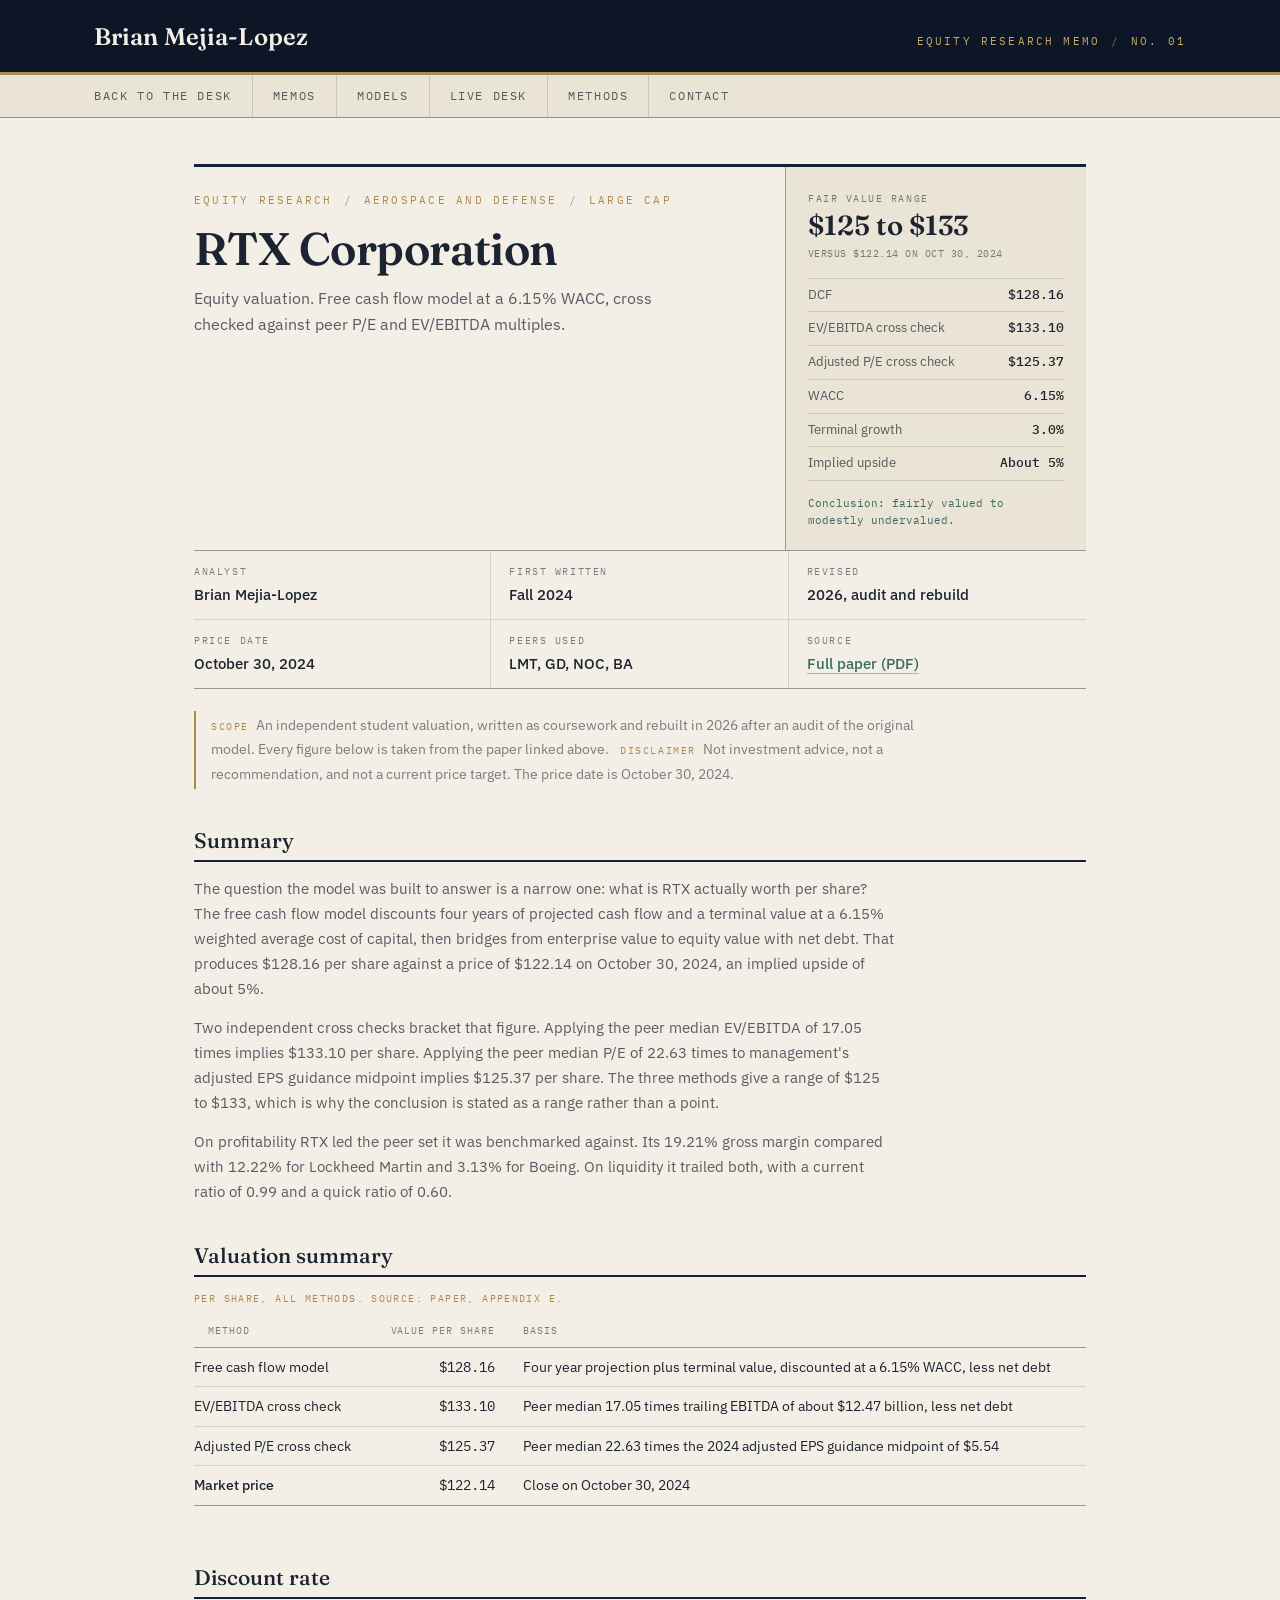
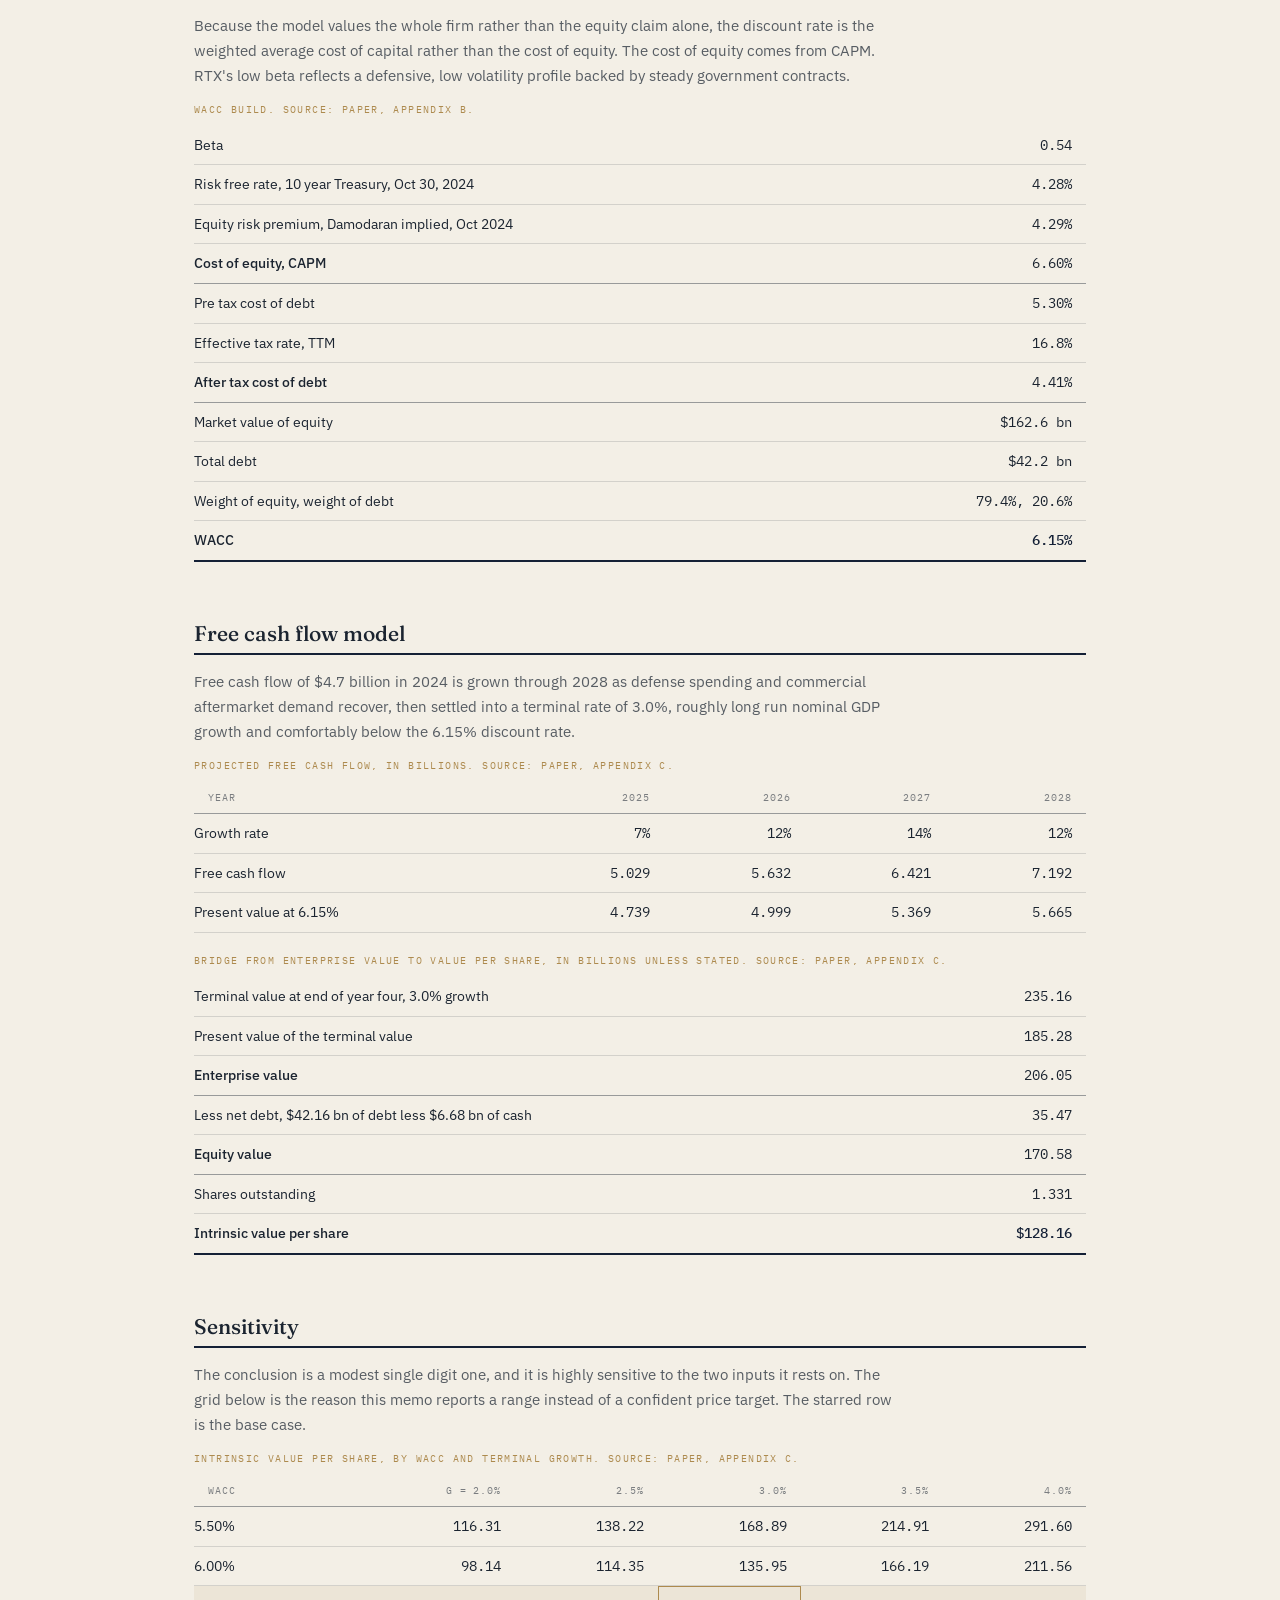
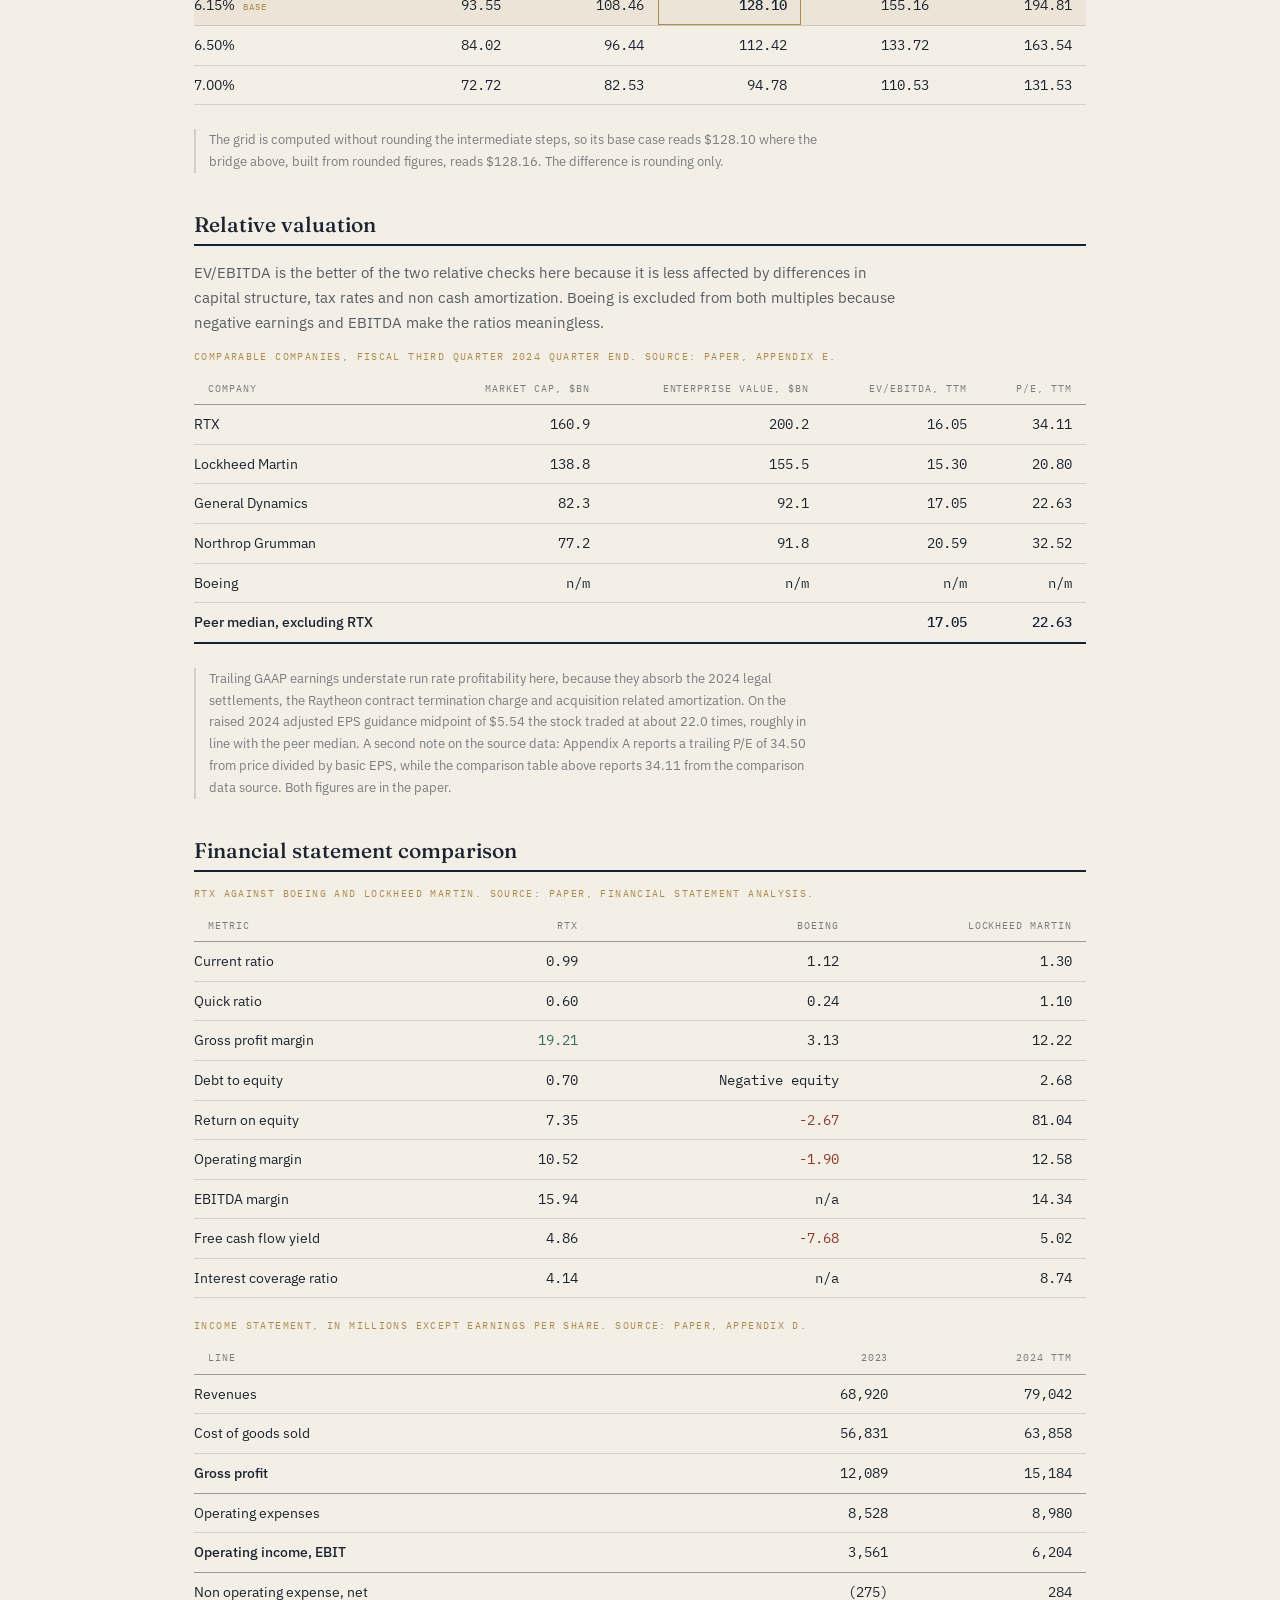
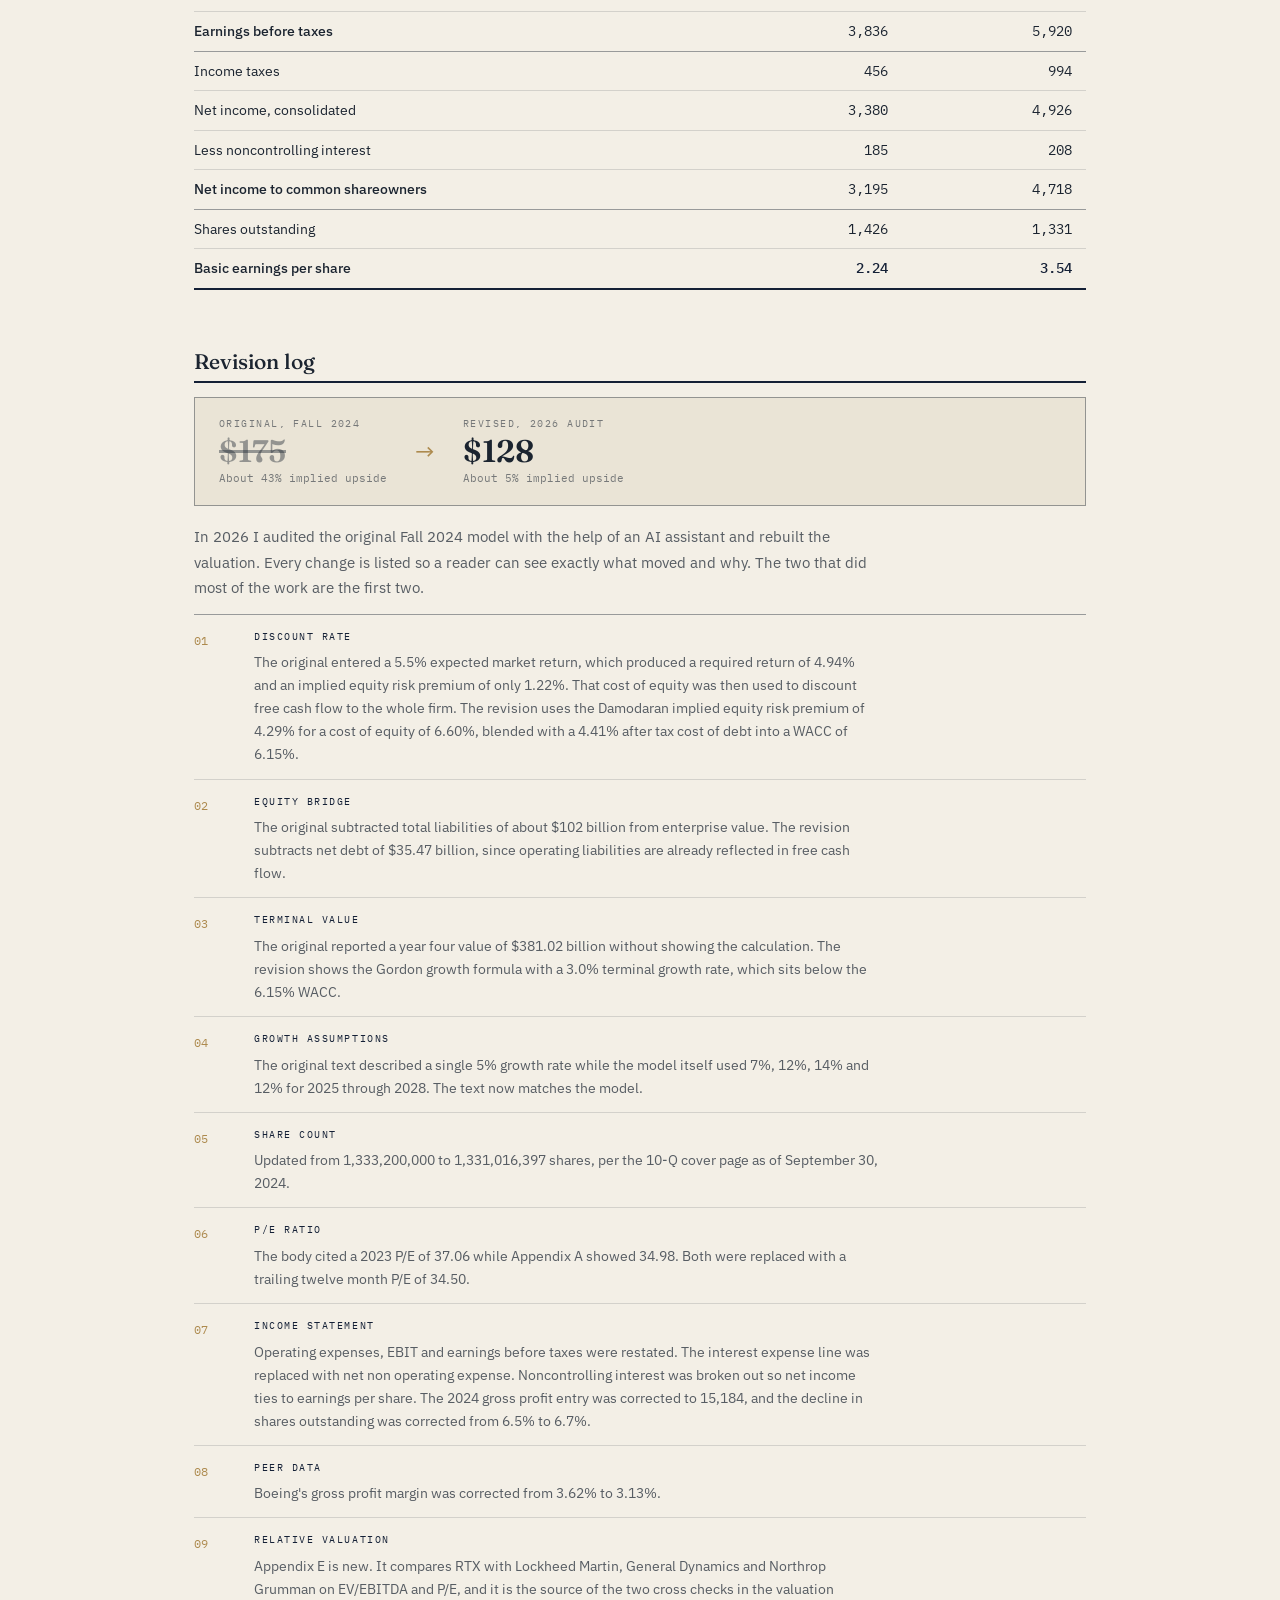
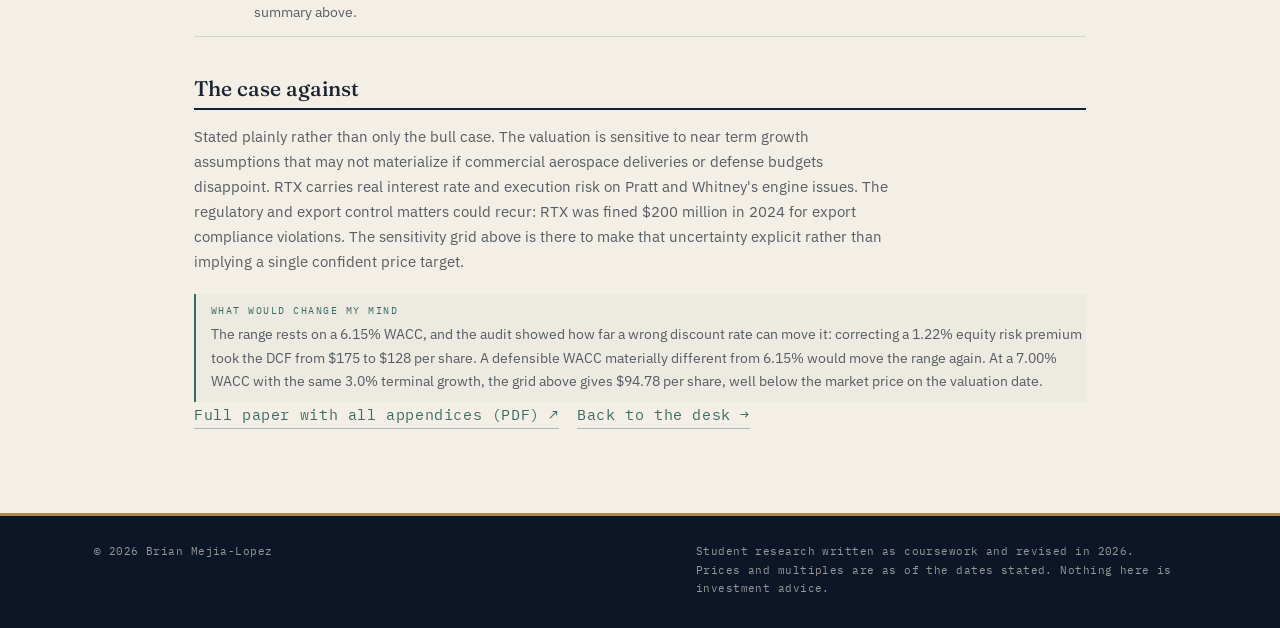
==== memos/rtx.html @ c499e57b "3. Add the RTX memo as its own page, built to print memos/rtx.html presents the valuation the way a " ====
<!DOCTYPE html>
<html lang="en">
<head>
<meta charset="UTF-8">
<meta name="viewport" content="width=device-width, initial-scale=1.0">
<title>RTX Corporation Equity Valuation | Brian Mejia-Lopez</title>

<link rel="icon" href="../favicon.ico" sizes="any">
<link rel="apple-touch-icon" href="../apple-touch-icon.png">

<meta name="description" content="Equity valuation memo on RTX Corporation by Brian Mejia-Lopez. DCF at a 6.15% WACC, peer multiples, sensitivity grid and a full revision log.">

<meta property="og:type" content="article">
<meta property="og:url" content="https://mejiba26.github.io/memos/rtx.html">
<meta property="og:title" content="RTX Corporation Equity Valuation">
<meta property="og:description" content="Fair value of $125 to $133 per share against $122 at the time of analysis. DCF at a 6.15% WACC, cross checked against peer multiples, with every revision documented.">
<meta property="og:image" content="https://mejiba26.github.io/og-image.png">

<link rel="preconnect" href="https://fonts.googleapis.com">
<link rel="preconnect" href="https://fonts.gstatic.com" crossorigin>
<link href="https://fonts.googleapis.com/css2?family=Fraunces:opsz,wght@9..144,400;9..144,500;9..144,600&family=IBM+Plex+Sans:wght@400;500;600&family=IBM+Plex+Mono:wght@400;500&display=swap" rel="stylesheet">
<link rel="stylesheet" href="../style.css">
</head>
<body class="memo-page">

<a class="skiplink" href="#memo-main">Skip to content</a>

<header class="mast">
  <div class="wrap mast-in">
    <p class="mast-name">Brian Mejia-Lopez</p>
    <p class="mast-tag">Equity research memo <span class="sep">/</span> No. 01</p>
  </div>
</header>

<nav class="deskbar" aria-label="Sections">
  <div class="wrap deskbar-in">
    <a href="../index.html">Back to the desk</a>
    <a href="../index.html#memos">Memos</a>
    <a href="../index.html#work">Models</a>
    <a href="../index.html#market">Live Desk</a>
    <a href="../index.html#methods">Methods</a>
    <a href="../index.html#contact">Contact</a>
  </div>
</nav>

<main id="memo-main" class="wrap memo-doc">

  <!-- NOTE HEADER -->
  <div class="note-top">
    <div class="note-title-block">
      <p class="kicker">Equity research <span class="sep">/</span> Aerospace and defense <span class="sep">/</span> Large cap</p>
      <h1 class="doc-h1">RTX Corporation</h1>
      <p class="doc-sub">Equity valuation. Free cash flow model at a 6.15% WACC, cross checked against peer P/E and EV/EBITDA multiples.</p>
    </div>

    <aside class="ratebox doc-rate">
      <p class="rate-k">Fair value range</p>
      <p class="rate-v">$125 to $133</p>
      <p class="rate-n">Versus $122.14 on Oct 30, 2024</p>
      <dl class="rate-rows">
        <div><dt>DCF</dt><dd>$128.16</dd></div>
        <div><dt>EV/EBITDA cross check</dt><dd>$133.10</dd></div>
        <div><dt>Adjusted P/E cross check</dt><dd>$125.37</dd></div>
        <div><dt>WACC</dt><dd>6.15%</dd></div>
        <div><dt>Terminal growth</dt><dd>3.0%</dd></div>
        <div><dt>Implied upside</dt><dd>About 5%</dd></div>
      </dl>
      <p class="rate-rev">Conclusion: fairly valued to modestly undervalued.</p>
    </aside>
  </div>

  <dl class="cred doc-meta">
    <div class="cred-cell"><dt>Analyst</dt><dd>Brian Mejia-Lopez</dd></div>
    <div class="cred-cell"><dt>First written</dt><dd>Fall 2024</dd></div>
    <div class="cred-cell"><dt>Revised</dt><dd>2026, audit and rebuild</dd></div>
    <div class="cred-cell"><dt>Price date</dt><dd>October 30, 2024</dd></div>
    <div class="cred-cell"><dt>Peers used</dt><dd>LMT, GD, NOC, BA</dd></div>
    <div class="cred-cell"><dt>Source</dt><dd><a href="../rtx-valuation.pdf" target="_blank" rel="noopener">Full paper (PDF)</a></dd></div>
  </dl>

  <p class="purpose">
    <b>Scope</b> An independent student valuation, written as coursework and rebuilt in 2026 after an audit of the original model. Every figure below is taken from the paper linked above.
    <b>Disclaimer</b> Not investment advice, not a recommendation, and not a current price target. The price date is October 30, 2024.
  </p>

  <!-- SUMMARY -->
  <section class="doc-sec">
    <h2 class="doc-h2">Summary</h2>
    <p>The question the model was built to answer is a narrow one: what is RTX actually worth per share? The free cash flow model discounts four years of projected cash flow and a terminal value at a 6.15% weighted average cost of capital, then bridges from enterprise value to equity value with net debt. That produces $128.16 per share against a price of $122.14 on October 30, 2024, an implied upside of about 5%.</p>
    <p>Two independent cross checks bracket that figure. Applying the peer median EV/EBITDA of 17.05 times implies $133.10 per share. Applying the peer median P/E of 22.63 times to management's adjusted EPS guidance midpoint implies $125.37 per share. The three methods give a range of $125 to $133, which is why the conclusion is stated as a range rather than a point.</p>
    <p>On profitability RTX led the peer set it was benchmarked against. Its 19.21% gross margin compared with 12.22% for Lockheed Martin and 3.13% for Boeing. On liquidity it trailed both, with a current ratio of 0.99 and a quick ratio of 0.60.</p>
  </section>

  <!-- VALUATION SUMMARY -->
  <section class="doc-sec">
    <h2 class="doc-h2">Valuation summary</h2>
    <div class="paper-scroll">
      <table class="doc-table">
        <caption>Per share, all methods. Source: paper, Appendix E.</caption>
        <thead><tr><th scope="col">Method</th><th scope="col" class="n">Value per share</th><th scope="col">Basis</th></tr></thead>
        <tbody>
          <tr><th scope="row">Free cash flow model</th><td class="n">$128.16</td><td>Four year projection plus terminal value, discounted at a 6.15% WACC, less net debt</td></tr>
          <tr><th scope="row">EV/EBITDA cross check</th><td class="n">$133.10</td><td>Peer median 17.05 times trailing EBITDA of about $12.47 billion, less net debt</td></tr>
          <tr><th scope="row">Adjusted P/E cross check</th><td class="n">$125.37</td><td>Peer median 22.63 times the 2024 adjusted EPS guidance midpoint of $5.54</td></tr>
          <tr class="row-rule"><th scope="row">Market price</th><td class="n">$122.14</td><td>Close on October 30, 2024</td></tr>
        </tbody>
      </table>
    </div>
  </section>

  <!-- DISCOUNT RATE -->
  <section class="doc-sec">
    <h2 class="doc-h2">Discount rate</h2>
    <p>Because the model values the whole firm rather than the equity claim alone, the discount rate is the weighted average cost of capital rather than the cost of equity. The cost of equity comes from CAPM. RTX's low beta reflects a defensive, low volatility profile backed by steady government contracts.</p>
    <div class="paper-scroll">
      <table class="doc-table">
        <caption>WACC build. Source: paper, Appendix B.</caption>
        <tbody>
          <tr><th scope="row">Beta</th><td class="n">0.54</td></tr>
          <tr><th scope="row">Risk free rate, 10 year Treasury, Oct 30, 2024</th><td class="n">4.28%</td></tr>
          <tr><th scope="row">Equity risk premium, Damodaran implied, Oct 2024</th><td class="n">4.29%</td></tr>
          <tr class="row-rule"><th scope="row">Cost of equity, CAPM</th><td class="n">6.60%</td></tr>
          <tr><th scope="row">Pre tax cost of debt</th><td class="n">5.30%</td></tr>
          <tr><th scope="row">Effective tax rate, TTM</th><td class="n">16.8%</td></tr>
          <tr class="row-rule"><th scope="row">After tax cost of debt</th><td class="n">4.41%</td></tr>
          <tr><th scope="row">Market value of equity</th><td class="n">$162.6 bn</td></tr>
          <tr><th scope="row">Total debt</th><td class="n">$42.2 bn</td></tr>
          <tr><th scope="row">Weight of equity, weight of debt</th><td class="n">79.4%, 20.6%</td></tr>
          <tr class="row-total"><th scope="row">WACC</th><td class="n">6.15%</td></tr>
        </tbody>
      </table>
    </div>
  </section>

  <!-- CASH FLOW MODEL -->
  <section class="doc-sec">
    <h2 class="doc-h2">Free cash flow model</h2>
    <p>Free cash flow of $4.7 billion in 2024 is grown through 2028 as defense spending and commercial aftermarket demand recover, then settled into a terminal rate of 3.0%, roughly long run nominal GDP growth and comfortably below the 6.15% discount rate.</p>
    <div class="paper-scroll">
      <table class="doc-table">
        <caption>Projected free cash flow, in billions. Source: paper, Appendix C.</caption>
        <thead><tr><th scope="col">Year</th><th scope="col" class="n">2025</th><th scope="col" class="n">2026</th><th scope="col" class="n">2027</th><th scope="col" class="n">2028</th></tr></thead>
        <tbody>
          <tr><th scope="row">Growth rate</th><td class="n">7%</td><td class="n">12%</td><td class="n">14%</td><td class="n">12%</td></tr>
          <tr><th scope="row">Free cash flow</th><td class="n">5.029</td><td class="n">5.632</td><td class="n">6.421</td><td class="n">7.192</td></tr>
          <tr><th scope="row">Present value at 6.15%</th><td class="n">4.739</td><td class="n">4.999</td><td class="n">5.369</td><td class="n">5.665</td></tr>
        </tbody>
      </table>
    </div>

    <div class="paper-scroll">
      <table class="doc-table">
        <caption>Bridge from enterprise value to value per share, in billions unless stated. Source: paper, Appendix C.</caption>
        <tbody>
          <tr><th scope="row">Terminal value at end of year four, 3.0% growth</th><td class="n">235.16</td></tr>
          <tr><th scope="row">Present value of the terminal value</th><td class="n">185.28</td></tr>
          <tr class="row-rule"><th scope="row">Enterprise value</th><td class="n">206.05</td></tr>
          <tr><th scope="row">Less net debt, $42.16 bn of debt less $6.68 bn of cash</th><td class="n">35.47</td></tr>
          <tr class="row-rule"><th scope="row">Equity value</th><td class="n">170.58</td></tr>
          <tr><th scope="row">Shares outstanding</th><td class="n">1.331</td></tr>
          <tr class="row-total"><th scope="row">Intrinsic value per share</th><td class="n">$128.16</td></tr>
        </tbody>
      </table>
    </div>
  </section>

  <!-- SENSITIVITY -->
  <section class="doc-sec">
    <h2 class="doc-h2">Sensitivity</h2>
    <p>The conclusion is a modest single digit one, and it is highly sensitive to the two inputs it rests on. The grid below is the reason this memo reports a range instead of a confident price target. The starred row is the base case.</p>
    <div class="paper-scroll">
      <table class="doc-table grid-table">
        <caption>Intrinsic value per share, by WACC and terminal growth. Source: paper, Appendix C.</caption>
        <thead>
          <tr><th scope="col">WACC</th><th scope="col" class="n">g = 2.0%</th><th scope="col" class="n">2.5%</th><th scope="col" class="n">3.0%</th><th scope="col" class="n">3.5%</th><th scope="col" class="n">4.0%</th></tr>
        </thead>
        <tbody>
          <tr><th scope="row">5.50%</th><td class="n">116.31</td><td class="n">138.22</td><td class="n">168.89</td><td class="n">214.91</td><td class="n">291.60</td></tr>
          <tr><th scope="row">6.00%</th><td class="n">98.14</td><td class="n">114.35</td><td class="n">135.95</td><td class="n">166.19</td><td class="n">211.56</td></tr>
          <tr class="row-base"><th scope="row">6.15% <span class="star">base</span></th><td class="n">93.55</td><td class="n">108.46</td><td class="n cell-base">128.10</td><td class="n">155.16</td><td class="n">194.81</td></tr>
          <tr><th scope="row">6.50%</th><td class="n">84.02</td><td class="n">96.44</td><td class="n">112.42</td><td class="n">133.72</td><td class="n">163.54</td></tr>
          <tr><th scope="row">7.00%</th><td class="n">72.72</td><td class="n">82.53</td><td class="n">94.78</td><td class="n">110.53</td><td class="n">131.53</td></tr>
        </tbody>
      </table>
    </div>
    <p class="doc-note">The grid is computed without rounding the intermediate steps, so its base case reads $128.10 where the bridge above, built from rounded figures, reads $128.16. The difference is rounding only.</p>
  </section>

  <!-- RELATIVE VALUATION -->
  <section class="doc-sec">
    <h2 class="doc-h2">Relative valuation</h2>
    <p>EV/EBITDA is the better of the two relative checks here because it is less affected by differences in capital structure, tax rates and non cash amortization. Boeing is excluded from both multiples because negative earnings and EBITDA make the ratios meaningless.</p>
    <div class="paper-scroll">
      <table class="doc-table">
        <caption>Comparable companies, fiscal third quarter 2024 quarter end. Source: paper, Appendix E.</caption>
        <thead><tr><th scope="col">Company</th><th scope="col" class="n">Market cap, $bn</th><th scope="col" class="n">Enterprise value, $bn</th><th scope="col" class="n">EV/EBITDA, TTM</th><th scope="col" class="n">P/E, TTM</th></tr></thead>
        <tbody>
          <tr><th scope="row">RTX</th><td class="n">160.9</td><td class="n">200.2</td><td class="n">16.05</td><td class="n">34.11</td></tr>
          <tr><th scope="row">Lockheed Martin</th><td class="n">138.8</td><td class="n">155.5</td><td class="n">15.30</td><td class="n">20.80</td></tr>
          <tr><th scope="row">General Dynamics</th><td class="n">82.3</td><td class="n">92.1</td><td class="n">17.05</td><td class="n">22.63</td></tr>
          <tr><th scope="row">Northrop Grumman</th><td class="n">77.2</td><td class="n">91.8</td><td class="n">20.59</td><td class="n">32.52</td></tr>
          <tr><th scope="row">Boeing</th><td class="n">n/m</td><td class="n">n/m</td><td class="n">n/m</td><td class="n">n/m</td></tr>
          <tr class="row-total"><th scope="row">Peer median, excluding RTX</th><td class="n"></td><td class="n"></td><td class="n">17.05</td><td class="n">22.63</td></tr>
        </tbody>
      </table>
    </div>
    <p class="doc-note">Trailing GAAP earnings understate run rate profitability here, because they absorb the 2024 legal settlements, the Raytheon contract termination charge and acquisition related amortization. On the raised 2024 adjusted EPS guidance midpoint of $5.54 the stock traded at about 22.0 times, roughly in line with the peer median. A second note on the source data: Appendix A reports a trailing P/E of 34.50 from price divided by basic EPS, while the comparison table above reports 34.11 from the comparison data source. Both figures are in the paper.</p>
  </section>

  <!-- FINANCIAL COMPARISON -->
  <section class="doc-sec">
    <h2 class="doc-h2">Financial statement comparison</h2>
    <div class="paper-scroll">
      <table class="doc-table">
        <caption>RTX against Boeing and Lockheed Martin. Source: paper, Financial Statement Analysis.</caption>
        <thead><tr><th scope="col">Metric</th><th scope="col" class="n">RTX</th><th scope="col" class="n">Boeing</th><th scope="col" class="n">Lockheed Martin</th></tr></thead>
        <tbody>
          <tr><th scope="row">Current ratio</th><td class="n">0.99</td><td class="n">1.12</td><td class="n">1.30</td></tr>
          <tr><th scope="row">Quick ratio</th><td class="n">0.60</td><td class="n">0.24</td><td class="n">1.10</td></tr>
          <tr><th scope="row">Gross profit margin</th><td class="n up">19.21</td><td class="n">3.13</td><td class="n">12.22</td></tr>
          <tr><th scope="row">Debt to equity</th><td class="n">0.70</td><td class="n">Negative equity</td><td class="n">2.68</td></tr>
          <tr><th scope="row">Return on equity</th><td class="n">7.35</td><td class="n down">-2.67</td><td class="n">81.04</td></tr>
          <tr><th scope="row">Operating margin</th><td class="n">10.52</td><td class="n down">-1.90</td><td class="n">12.58</td></tr>
          <tr><th scope="row">EBITDA margin</th><td class="n">15.94</td><td class="n">n/a</td><td class="n">14.34</td></tr>
          <tr><th scope="row">Free cash flow yield</th><td class="n">4.86</td><td class="n down">-7.68</td><td class="n">5.02</td></tr>
          <tr><th scope="row">Interest coverage ratio</th><td class="n">4.14</td><td class="n">n/a</td><td class="n">8.74</td></tr>
        </tbody>
      </table>
    </div>

    <div class="paper-scroll">
      <table class="doc-table">
        <caption>Income statement, in millions except earnings per share. Source: paper, Appendix D.</caption>
        <thead><tr><th scope="col">Line</th><th scope="col" class="n">2023</th><th scope="col" class="n">2024 TTM</th></tr></thead>
        <tbody>
          <tr><th scope="row">Revenues</th><td class="n">68,920</td><td class="n">79,042</td></tr>
          <tr><th scope="row">Cost of goods sold</th><td class="n">56,831</td><td class="n">63,858</td></tr>
          <tr class="row-rule"><th scope="row">Gross profit</th><td class="n">12,089</td><td class="n">15,184</td></tr>
          <tr><th scope="row">Operating expenses</th><td class="n">8,528</td><td class="n">8,980</td></tr>
          <tr class="row-rule"><th scope="row">Operating income, EBIT</th><td class="n">3,561</td><td class="n">6,204</td></tr>
          <tr><th scope="row">Non operating expense, net</th><td class="n">(275)</td><td class="n">284</td></tr>
          <tr class="row-rule"><th scope="row">Earnings before taxes</th><td class="n">3,836</td><td class="n">5,920</td></tr>
          <tr><th scope="row">Income taxes</th><td class="n">456</td><td class="n">994</td></tr>
          <tr><th scope="row">Net income, consolidated</th><td class="n">3,380</td><td class="n">4,926</td></tr>
          <tr><th scope="row">Less noncontrolling interest</th><td class="n">185</td><td class="n">208</td></tr>
          <tr class="row-rule"><th scope="row">Net income to common shareowners</th><td class="n">3,195</td><td class="n">4,718</td></tr>
          <tr><th scope="row">Shares outstanding</th><td class="n">1,426</td><td class="n">1,331</td></tr>
          <tr class="row-total"><th scope="row">Basic earnings per share</th><td class="n">2.24</td><td class="n">3.54</td></tr>
        </tbody>
      </table>
    </div>
  </section>

  <!-- REVISION LOG -->
  <section class="doc-sec">
    <h2 class="doc-h2">Revision log</h2>
    <div class="revhead">
      <div>
        <p class="rev-k">Original, Fall 2024</p>
        <p class="rev-v rev-old">$175</p>
        <p class="rev-n">About 43% implied upside</p>
      </div>
      <p class="rev-arrow" aria-hidden="true">&#8594;</p>
      <div>
        <p class="rev-k">Revised, 2026 audit</p>
        <p class="rev-v">$128</p>
        <p class="rev-n">About 5% implied upside</p>
      </div>
    </div>
    <p>In 2026 I audited the original Fall 2024 model with the help of an AI assistant and rebuilt the valuation. Every change is listed so a reader can see exactly what moved and why. The two that did most of the work are the first two.</p>

    <ol class="revlist">
      <li>
        <p class="rev-h">Discount rate</p>
        <p>The original entered a 5.5% expected market return, which produced a required return of 4.94% and an implied equity risk premium of only 1.22%. That cost of equity was then used to discount free cash flow to the whole firm. The revision uses the Damodaran implied equity risk premium of 4.29% for a cost of equity of 6.60%, blended with a 4.41% after tax cost of debt into a WACC of 6.15%.</p>
      </li>
      <li>
        <p class="rev-h">Equity bridge</p>
        <p>The original subtracted total liabilities of about $102 billion from enterprise value. The revision subtracts net debt of $35.47 billion, since operating liabilities are already reflected in free cash flow.</p>
      </li>
      <li>
        <p class="rev-h">Terminal value</p>
        <p>The original reported a year four value of $381.02 billion without showing the calculation. The revision shows the Gordon growth formula with a 3.0% terminal growth rate, which sits below the 6.15% WACC.</p>
      </li>
      <li>
        <p class="rev-h">Growth assumptions</p>
        <p>The original text described a single 5% growth rate while the model itself used 7%, 12%, 14% and 12% for 2025 through 2028. The text now matches the model.</p>
      </li>
      <li>
        <p class="rev-h">Share count</p>
        <p>Updated from 1,333,200,000 to 1,331,016,397 shares, per the 10-Q cover page as of September 30, 2024.</p>
      </li>
      <li>
        <p class="rev-h">P/E ratio</p>
        <p>The body cited a 2023 P/E of 37.06 while Appendix A showed 34.98. Both were replaced with a trailing twelve month P/E of 34.50.</p>
      </li>
      <li>
        <p class="rev-h">Income statement</p>
        <p>Operating expenses, EBIT and earnings before taxes were restated. The interest expense line was replaced with net non operating expense. Noncontrolling interest was broken out so net income ties to earnings per share. The 2024 gross profit entry was corrected to 15,184, and the decline in shares outstanding was corrected from 6.5% to 6.7%.</p>
      </li>
      <li>
        <p class="rev-h">Peer data</p>
        <p>Boeing's gross profit margin was corrected from 3.62% to 3.13%.</p>
      </li>
      <li>
        <p class="rev-h">Relative valuation</p>
        <p>Appendix E is new. It compares RTX with Lockheed Martin, General Dynamics and Northrop Grumman on EV/EBITDA and P/E, and it is the source of the two cross checks in the valuation summary above.</p>
      </li>
    </ol>
  </section>

  <!-- RISKS AND WHAT WOULD CHANGE MY MIND -->
  <section class="doc-sec">
    <h2 class="doc-h2">The case against</h2>
    <p>Stated plainly rather than only the bull case. The valuation is sensitive to near term growth assumptions that may not materialize if commercial aerospace deliveries or defense budgets disappoint. RTX carries real interest rate and execution risk on Pratt and Whitney's engine issues. The regulatory and export control matters could recur: RTX was fined $200 million in 2024 for export compliance violations. The sensitivity grid above is there to make that uncertainty explicit rather than implying a single confident price target.</p>

    <div class="mind">
      <p class="mind-k">What would change my mind</p>
      <p>The range rests on a 6.15% WACC, and the audit showed how far a wrong discount rate can move it: correcting a 1.22% equity risk premium took the DCF from $175 to $128 per share. A defensible WACC materially different from 6.15% would move the range again. At a 7.00% WACC with the same 3.0% terminal growth, the grid above gives $94.78 per share, well below the market price on the valuation date.</p>
    </div>

    <p class="memo-links">
      <a href="../rtx-valuation.pdf" target="_blank" rel="noopener">Full paper with all appendices (PDF)</a>
      <a class="go" href="../index.html#memos">Back to the desk</a>
    </p>
  </section>

</main>

<footer class="site-footer">
  <div class="wrap footer-in">
    <p>&copy; 2026 Brian Mejia-Lopez</p>
    <p class="footer-note">Student research written as coursework and revised in 2026. Prices and multiples are as of the dates stated. Nothing here is investment advice.</p>
  </div>
</footer>

</body>
</html>
---- style.css ----
/* ============================================
   TOKENS
   Desk Note: a cream research document with a navy
   masthead, hairline rules and tabular figures.
   ============================================ */
:root {
  --paper: #F3EFE6;
  --paper-dim: #EAE4D6;
  --card: #FFFCF5;
  --ink: #1B2430;
  --navy: #142036;
  --navy-deep: #0D1626;
  --brass: #AD8A4E;
  --brass-light: #C9A968;
  --teal: #3A6B63;
  --teal-light: #8FC4B8;
  --brick: #8C3A2E;
  --slate: #6B7A86;
  --plum: #6E5B8A;

  --ink-70: rgba(27, 36, 48, 0.72);
  --ink-55: rgba(27, 36, 48, 0.56);
  --ink-40: rgba(27, 36, 48, 0.42);
  --line: rgba(27, 36, 48, 0.15);
  --rule: rgba(27, 36, 48, 0.42);
  --line-on-navy: rgba(243, 239, 230, 0.18);

  --display: "Fraunces", Georgia, serif;
  --body: "IBM Plex Sans", -apple-system, BlinkMacSystemFont, sans-serif;
  --mono: "IBM Plex Mono", "Courier New", monospace;

  --wrap: 1180px;
  --pad: 44px;
}

* { box-sizing: border-box; }
html { scroll-behavior: smooth; }

body {
  margin: 0;
  background: var(--paper);
  color: var(--ink);
  font-family: var(--body);
  font-size: 16.5px;
  line-height: 1.62;
  -webkit-font-smoothing: antialiased;
  font-variant-numeric: tabular-nums;
  font-feature-settings: "tnum" 1;
}

.wrap {
  max-width: var(--wrap);
  margin: 0 auto;
  padding-left: var(--pad);
  padding-right: var(--pad);
}

a { color: inherit; }
a:focus-visible, button:focus-visible, summary:focus-visible {
  outline: 2px solid var(--brass);
  outline-offset: 3px;
}

/* An element that ships hidden must stay hidden whatever display value a
   later rule gives it. Every data card on this page relies on that. */
[hidden] { display: none !important; }

.skiplink {
  position: absolute;
  left: -9999px;
  top: 0;
  background: var(--navy-deep);
  color: var(--paper);
  padding: 10px 16px;
  z-index: 100;
  font-family: var(--mono);
  font-size: 0.78rem;
}
.skiplink:focus { left: 0; }

.sep { color: var(--ink-40); padding: 0 0.15em; }

@media (prefers-reduced-motion: reduce) {
  html { scroll-behavior: auto; }
  * { animation: none !important; transition: none !important; }
}

.reveal {
  opacity: 0;
  transform: translateY(18px);
  transition: opacity 0.6s ease, transform 0.6s ease;
}
.reveal.is-visible { opacity: 1; transform: translateY(0); }

/* ============================================
   MASTHEAD AND SECTION NAV
   ============================================ */
.mast {
  background: var(--navy-deep);
  color: var(--paper);
  border-bottom: 3px solid var(--brass);
}

.mast-in {
  display: flex;
  align-items: baseline;
  justify-content: space-between;
  gap: 20px;
  padding-top: 18px;
  padding-bottom: 15px;
}

.mast-name {
  font-family: var(--display);
  font-size: 1.5rem;
  font-weight: 600;
  letter-spacing: 0.005em;
  margin: 0;
}

.mast-tag {
  font-family: var(--mono);
  font-size: 0.68rem;
  letter-spacing: 0.2em;
  text-transform: uppercase;
  color: var(--brass-light);
  margin: 0;
  text-align: right;
}
.mast-tag .sep { color: rgba(201, 169, 104, 0.6); }

.deskbar {
  position: sticky;
  top: 0;
  z-index: 50;
  background: var(--paper-dim);
  border-bottom: 1px solid var(--rule);
}

.deskbar-in {
  display: flex;
  overflow-x: auto;
  scrollbar-width: none;
  -ms-overflow-style: none;
}
.deskbar-in::-webkit-scrollbar { display: none; }

.deskbar a {
  flex: 0 0 auto;
  font-family: var(--mono);
  font-size: 0.72rem;
  letter-spacing: 0.14em;
  text-transform: uppercase;
  text-decoration: none;
  color: var(--ink-70);
  padding: 12px 20px 11px;
  border-right: 1px solid var(--line);
  box-shadow: inset 0 -3px 0 transparent;
  transition: color 0.15s ease, box-shadow 0.15s ease;
  white-space: nowrap;
}
.deskbar a:first-child { padding-left: 0; }
.deskbar a:last-child { border-right: none; }
.deskbar a:hover {
  color: var(--navy);
  box-shadow: inset 0 -3px 0 var(--brass);
}

/* ============================================
   SHARED SECTION FURNITURE
   ============================================ */
section { padding: 0 0 72px; scroll-margin-top: 62px; }

.lede-sec { padding-top: 52px; }

.kicker {
  font-family: var(--mono);
  font-size: 0.7rem;
  letter-spacing: 0.2em;
  text-transform: uppercase;
  color: var(--brass);
  margin: 0 0 16px;
}

h1 {
  font-family: var(--display);
  font-size: clamp(2.05rem, 4.4vw, 3.3rem);
  font-weight: 600;
  line-height: 1.08;
  letter-spacing: -0.012em;
  margin: 0 0 20px;
  max-width: 19ch;
}
h1 .accent { color: var(--teal); }

.hero-sub {
  max-width: 58ch;
  font-size: 1.04rem;
  color: var(--ink-70);
  margin: 0 0 32px;
}

.sechd {
  display: flex;
  align-items: baseline;
  gap: 15px;
  border-bottom: 2px solid var(--navy);
  padding-bottom: 8px;
  margin: 0 0 18px;
}

.secno {
  font-family: var(--mono);
  font-size: 0.7rem;
  letter-spacing: 0.16em;
  color: var(--brass);
}

h2 {
  font-family: var(--display);
  font-size: clamp(1.55rem, 2.6vw, 2.05rem);
  font-weight: 500;
  line-height: 1.12;
  margin: 0;
}

.section-lede {
  max-width: 68ch;
  color: var(--ink-70);
  font-size: 0.98rem;
  margin: 0 0 34px;
}

.eyebrow {
  font-family: var(--mono);
  font-size: 0.68rem;
  letter-spacing: 0.18em;
  text-transform: uppercase;
  color: var(--brass);
  margin: 0 0 10px;
}

/* ============================================
   CREDENTIALS GRID AND PURPOSE LINE
   ============================================ */
.cred {
  display: grid;
  grid-template-columns: repeat(3, 1fr);
  border-top: 1px solid var(--rule);
  border-bottom: 1px solid var(--rule);
  margin: 0 0 18px;
}

.cred-cell {
  padding: 13px 18px 14px;
  border-right: 1px solid var(--line);
  border-bottom: 1px solid var(--line);
}
.cred-cell:nth-child(3n) { border-right: none; }
.cred-cell:nth-child(3n + 1) { padding-left: 0; }
.cred-cell:nth-last-child(-n + 3) { border-bottom: none; }

.cred dt {
  font-family: var(--mono);
  font-size: 0.62rem;
  letter-spacing: 0.16em;
  text-transform: uppercase;
  color: var(--ink-55);
  margin: 0 0 5px;
}

.cred dd {
  margin: 0;
  font-size: 0.92rem;
  font-weight: 500;
  line-height: 1.35;
}
.cred dd a { color: var(--teal); text-decoration: none; border-bottom: 1px solid rgba(58, 107, 99, 0.4); }
.cred dd a:hover { border-bottom-color: var(--teal); }

.purpose {
  font-size: 0.86rem;
  line-height: 1.8;
  color: var(--ink-55);
  border-left: 2px solid var(--brass);
  padding: 2px 0 2px 15px;
  margin: 0 0 30px;
  max-width: 92ch;
}
.purpose b {
  font-family: var(--mono);
  font-size: 0.62rem;
  letter-spacing: 0.16em;
  text-transform: uppercase;
  color: var(--brass);
  font-weight: 400;
  margin-right: 4px;
}
.purpose b:not(:first-child) { margin-left: 8px; }

.lede-cta { display: flex; flex-wrap: wrap; gap: 12px; margin: 0; }

.btn {
  display: inline-block;
  font-family: var(--mono);
  font-size: 0.72rem;
  letter-spacing: 0.12em;
  text-transform: uppercase;
  text-decoration: none;
  padding: 11px 20px;
  border: 1px solid var(--rule);
  color: var(--ink);
  background: transparent;
  transition: background 0.15s ease, color 0.15s ease, border-color 0.15s ease;
}
.btn:hover { background: var(--navy); color: var(--paper); border-color: var(--navy); }

.btn-solid {
  background: var(--navy);
  color: var(--paper);
  border-color: var(--navy);
}
.btn-solid:hover { background: var(--brass); border-color: var(--brass); color: var(--navy-deep); }

/* ============================================
   MEMOS
   ============================================ */
.memo {
  display: grid;
  grid-template-columns: minmax(0, 1fr) 300px;
  border: 1px solid var(--rule);
  background: var(--card);
}

.memo-main { padding: 26px 30px 24px; border-right: 1px solid var(--rule); min-width: 0; }

.memo-tag {
  font-family: var(--mono);
  font-size: 0.63rem;
  letter-spacing: 0.15em;
  text-transform: uppercase;
  color: var(--teal);
  margin: 0 0 9px;
}

.memo-main h3, .model-head h3 {
  font-family: var(--display);
  font-size: 1.36rem;
  font-weight: 500;
  line-height: 1.2;
  margin: 0 0 5px;
}

.memo-meta {
  font-family: var(--mono);
  font-size: 0.68rem;
  color: var(--ink-55);
  margin: 0 0 4px;
}

.project-field {
  font-family: var(--mono);
  font-size: 0.62rem;
  letter-spacing: 0.15em;
  text-transform: uppercase;
  color: var(--brass);
  margin: 16px 0 3px;
}

.memo-main p:not(.project-field):not(.memo-tag):not(.memo-meta):not(.memo-links),
.model-body p:not(.project-field):not(.mind-k):not(.memo-links):not(.project-note) {
  margin: 0;
  font-size: 0.93rem;
  line-height: 1.62;
}

.project-note {
  font-size: 0.82rem;
  color: var(--ink-55);
  margin: 8px 0 0;
  padding-left: 11px;
  border-left: 2px solid var(--line);
}

.tag-prelim {
  font-family: var(--mono);
  font-size: 0.58rem;
  letter-spacing: 0.12em;
  background: var(--paper-dim);
  border: 1px solid var(--line);
  color: var(--ink-55);
  padding: 1px 6px;
  margin-left: 6px;
  vertical-align: 1px;
}

.mind {
  border-left: 2px solid var(--teal);
  padding: 3px 0 3px 15px;
  margin: 20px 0 0;
  background: rgba(58, 107, 99, 0.04);
}
.mind-k {
  font-family: var(--mono);
  font-size: 0.62rem;
  letter-spacing: 0.15em;
  text-transform: uppercase;
  color: var(--teal);
  margin: 6px 0 3px;
}
.mind p:last-child { margin: 0 0 7px; font-size: 0.9rem; color: var(--ink-70); }

.memo-links {
  display: flex;
  flex-wrap: wrap;
  gap: 18px;
  margin: 20px 0 0;
  font-family: var(--mono);
  font-size: 0.73rem;
  letter-spacing: 0.04em;
}
.memo-links a {
  text-decoration: none;
  color: var(--teal);
  border-bottom: 1px solid rgba(58, 107, 99, 0.4);
  padding-bottom: 1px;
}
.memo-links a:hover { border-bottom-color: var(--teal); }
.memo-links a.go::after { content: " \2192"; }
.memo-links a[href$=".pdf"]::after,
.memo-links a[target="_blank"]::after { content: " \2197"; }
.memo-links a.go[target="_blank"]::after { content: " \2197"; }
.link-soon { color: var(--ink-40); font-style: italic; }

/* Rating style panel */
.ratebox { background: var(--paper-dim); padding: 24px 22px 20px; }
.rate-k {
  font-family: var(--mono);
  font-size: 0.6rem;
  letter-spacing: 0.16em;
  text-transform: uppercase;
  color: var(--ink-55);
  margin: 0 0 6px;
}
.rate-v {
  font-family: var(--display);
  font-size: 1.72rem;
  font-weight: 600;
  line-height: 1;
  margin: 0 0 6px;
}
.rate-n {
  font-family: var(--mono);
  font-size: 0.62rem;
  letter-spacing: 0.05em;
  color: var(--ink-55);
  margin: 0 0 16px;
  text-transform: uppercase;
}
.rate-rows { margin: 0; border-top: 1px solid var(--line); }
.rate-rows > div {
  display: flex;
  justify-content: space-between;
  gap: 12px;
  padding: 6px 0;
  border-bottom: 1px solid var(--line);
}
.rate-rows dt { font-size: 0.8rem; color: var(--ink-70); }
.rate-rows dd { margin: 0; font-family: var(--mono); font-size: 0.8rem; font-weight: 500; }
.rate-rev {
  font-family: var(--mono);
  font-size: 0.68rem;
  line-height: 1.6;
  color: var(--teal);
  margin: 14px 0 0;
}

/* ============================================
   MODELS
   ============================================ */
.model-list { display: grid; gap: 28px; }

.model { border: 1px solid var(--rule); background: var(--card); }
.model-head { padding: 24px 28px 18px; }
.model-body { padding: 4px 28px 24px; min-width: 0; }

.statpanel {
  list-style: none;
  display: grid;
  grid-template-columns: repeat(4, 1fr);
  margin: 0;
  padding: 0;
  border-top: 1px solid var(--rule);
  border-bottom: 1px solid var(--rule);
  background: var(--paper-dim);
}
.statpanel li {
  padding: 13px 18px 14px;
  border-right: 1px solid var(--line);
  display: flex;
  flex-direction: column;
  gap: 5px;
}
.statpanel li:last-child { border-right: none; }
.sp-k {
  font-family: var(--mono);
  font-size: 0.6rem;
  letter-spacing: 0.15em;
  text-transform: uppercase;
  color: var(--ink-55);
}
.sp-v {
  font-family: var(--mono);
  font-size: 1.22rem;
  font-weight: 500;
  line-height: 1;
  color: var(--navy);
}

.project-figs {
  display: grid;
  grid-template-columns: 1fr 1fr;
  gap: 16px;
  margin: 20px 0 0;
}
.project-figs img {
  width: 100%;
  height: auto;
  display: block;
  border: 1px solid var(--line);
  background: #fff;
}

.coursework-line {
  margin: 30px 0 0;
  padding: 14px 0 0;
  border-top: 1px solid var(--line);
  font-size: 0.88rem;
  color: var(--ink-70);
}
.coursework-label {
  font-family: var(--mono);
  font-size: 0.6rem;
  letter-spacing: 0.16em;
  text-transform: uppercase;
  color: var(--brass);
  margin-right: 10px;
}

/* ============================================
   LIVE DESK: index strip and shared card frame
   ============================================ */
.feedindex {
  list-style: none;
  display: grid;
  grid-template-columns: repeat(6, 1fr);
  margin: 0 0 30px;
  padding: 0;
  border-top: 1px solid var(--rule);
  border-bottom: 1px solid var(--rule);
}
.feedindex li { padding: 14px 16px 15px; border-right: 1px solid var(--line); }
.feedindex li:first-child { padding-left: 0; }
.feedindex li:last-child { border-right: none; }
.fi-k {
  font-family: var(--mono);
  font-size: 0.6rem;
  letter-spacing: 0.15em;
  text-transform: uppercase;
  color: var(--ink-55);
  margin: 0 0 7px;
}
.fi-v {
  font-family: var(--mono);
  font-size: 1.02rem;
  font-weight: 500;
  color: var(--navy);
  margin: 0 0 6px;
  line-height: 1.1;
}
.fi-n { font-size: 0.74rem; line-height: 1.45; color: var(--ink-55); margin: 0; }

.asof {
  font-family: var(--mono);
  font-size: 0.66rem;
  letter-spacing: 0.06em;
  color: var(--ink-55);
  margin: 0 0 14px;
}

.ticker-row {
  display: grid;
  grid-template-columns: 1fr 1fr;
  gap: 0;
  border: 1px solid var(--rule);
  background: var(--card);
  margin: 0 0 26px;
}
.ticker-item { padding: 22px 26px 24px; border-right: 1px solid var(--line); min-width: 0; }
.ticker-item:last-child { border-right: none; }

.ticker-label {
  font-family: var(--mono);
  font-size: 0.6rem;
  letter-spacing: 0.16em;
  text-transform: uppercase;
  color: var(--brass);
  margin: 0 0 8px;
}
.ticker-text {
  font-family: var(--display);
  font-size: 1.12rem;
  font-weight: 500;
  margin: 0 0 10px;
  line-height: 1.25;
}
.ticker-note {
  font-size: 0.88rem;
  line-height: 1.6;
  color: var(--ink-70);
  margin: 0 0 12px;
}
.ticker-note:last-child { margin-bottom: 0; }

/* ============================================
   LIVE DESK: sector rotation (script rendered)
   ============================================ */
.sector-live { margin: 14px 0 14px; }
.sector-live[hidden] + .ticker-note { display: none; }

.sector-head {
  font-family: var(--mono);
  font-size: 0.6rem;
  letter-spacing: 0.16em;
  text-transform: uppercase;
  color: var(--ink-55);
  margin: 14px 0 5px;
}
.sector-head:first-child { margin-top: 0; }

.sector-list { list-style: none; margin: 0; padding: 0; }
.sector-list li {
  display: flex;
  justify-content: space-between;
  align-items: baseline;
  gap: 14px;
  padding: 6px 0;
  border-bottom: 1px solid var(--line);
  font-size: 0.88rem;
}
.sector-list li:last-child { border-bottom: none; }

.sector-name { min-width: 0; }
.sector-tkr {
  font-family: var(--mono);
  font-size: 0.68rem;
  color: var(--ink-40);
  letter-spacing: 0.04em;
  margin-left: 4px;
}
.sector-ret { font-family: var(--mono); font-size: 0.86rem; font-weight: 500; white-space: nowrap; }
.sector-ret.up { color: var(--teal); }
.sector-ret.down { color: var(--brick); }

.sector-meta, .sector-status {
  font-family: var(--mono);
  font-size: 0.66rem;
  line-height: 1.6;
  color: var(--ink-55);
  margin: 12px 0 0;
}

/* ============================================
   LIVE DESK: energy and spotlight card frame
   ============================================ */
.energy {
  border: 1px solid var(--rule);
  background: var(--card);
  padding: 24px 26px 26px;
  margin: 0 0 26px;
}
.energy-top {
  display: flex;
  align-items: baseline;
  justify-content: space-between;
  gap: 16px;
  border-bottom: 1px solid var(--line);
  padding-bottom: 10px;
  margin-bottom: 14px;
}
.energy-top .ticker-label { margin: 0; }
.energy-asof {
  font-family: var(--mono);
  font-size: 0.66rem;
  color: var(--ink-55);
  margin: 0;
  text-align: right;
}
.energy-lede { max-width: 80ch; }
.energy .sector-meta { border-top: 1px solid var(--line); padding-top: 12px; }

.energy-hero { margin: 18px 0 22px; }
.energy-k {
  font-family: var(--mono);
  font-size: 0.6rem;
  letter-spacing: 0.16em;
  text-transform: uppercase;
  color: var(--ink-55);
  margin: 0 0 6px;
}
.energy-hero-v {
  font-family: var(--mono);
  font-size: 1.9rem;
  font-weight: 500;
  line-height: 1;
  margin: 0 0 14px;
  display: flex;
  align-items: baseline;
  flex-wrap: wrap;
  gap: 10px;
}
.energy-u {
  font-family: var(--mono);
  font-size: 0.68rem;
  font-weight: 400;
  letter-spacing: 0.08em;
  text-transform: uppercase;
  color: var(--ink-55);
}
.energy-v { font-family: var(--mono); font-size: 1.12rem; font-weight: 500; margin: 0 0 5px; line-height: 1.1; }
.energy-d { font-family: var(--mono); font-size: 0.74rem; font-weight: 500; margin: 0; }
.energy-d.up { color: var(--teal); }
.energy-d.down { color: var(--brick); }
.energy-p { font-family: var(--mono); font-size: 0.64rem; color: var(--ink-40); margin: 4px 0 0; }
.energy-hero .energy-p { margin-top: 8px; }

.energy-band { margin: 0 0 10px; }
.energy-track {
  position: relative;
  height: 12px;
  background: var(--paper-dim);
  border: 1px solid var(--line);
}
.energy-range { position: absolute; top: 0; bottom: 0; background: rgba(58, 107, 99, 0.24); }
.energy-avg { position: absolute; top: -2px; bottom: -2px; width: 1px; background: var(--ink-55); }
.energy-mark { position: absolute; top: -4px; bottom: -4px; width: 3px; background: var(--brass); }
.energy-scale {
  display: flex;
  justify-content: space-between;
  gap: 10px;
  font-family: var(--mono);
  font-size: 0.6rem;
  letter-spacing: 0.08em;
  text-transform: uppercase;
  color: var(--ink-40);
  margin: 6px 0 0;
}
.energy-verdict { font-size: 0.86rem; color: var(--ink-70); margin: 10px 0 0; }

.energy-grid {
  list-style: none;
  display: grid;
  grid-template-columns: repeat(3, 1fr);
  margin: 0;
  padding: 0;
  border-top: 1px solid var(--rule);
  border-left: 1px solid var(--line);
}
.energy-cell {
  padding: 13px 16px 14px;
  border-right: 1px solid var(--line);
  border-bottom: 1px solid var(--line);
}

/* ============================================
   LIVE DESK: monthly spotlight
   ============================================ */
.spot-picks { display: grid; grid-template-columns: 1fr 1fr; gap: 0; border-top: 1px solid var(--line); }
.spot-pick { padding: 18px 20px 18px 0; border-right: 1px solid var(--line); min-width: 0; }
.spot-pick:last-child { border-right: none; padding-left: 20px; padding-right: 0; }
.spot-kind {
  font-family: var(--mono);
  font-size: 0.6rem;
  letter-spacing: 0.16em;
  text-transform: uppercase;
  color: var(--brass);
  margin: 0 0 7px;
}
.spot-move, .spot-px { font-family: var(--mono); font-size: 0.78rem; margin: 0 0 5px; color: var(--ink-70); }
.spot-move .sector-ret { font-size: 0.92rem; }
.spot-now { color: var(--ink-40); }
.spot-pick .sector-list { margin-bottom: 10px; }
.spot-pick .sector-head { margin-top: 12px; }

.spot-all { margin: 18px 0 0; border-top: 1px solid var(--line); padding-top: 12px; }
.spot-all summary {
  font-family: var(--mono);
  font-size: 0.68rem;
  letter-spacing: 0.1em;
  text-transform: uppercase;
  color: var(--teal);
  cursor: pointer;
}
#spot-table { overflow-x: auto; }

.spot-table { width: 100%; border-collapse: collapse; margin: 16px 0 6px; font-size: 0.82rem; }
.spot-table caption {
  text-align: left;
  font-family: var(--mono);
  font-size: 0.6rem;
  letter-spacing: 0.16em;
  text-transform: uppercase;
  color: var(--brass);
  padding: 12px 0 6px;
}
.spot-table th {
  font-family: var(--mono);
  font-size: 0.6rem;
  letter-spacing: 0.1em;
  text-transform: uppercase;
  font-weight: 400;
  color: var(--ink-55);
  text-align: right;
  padding: 6px 10px;
  border-bottom: 1px solid var(--rule);
  white-space: nowrap;
}
.spot-table td {
  font-family: var(--mono);
  text-align: right;
  padding: 7px 10px;
  border-bottom: 1px solid var(--line);
  white-space: nowrap;
}
.spot-table th:first-child, .spot-table td:first-child {
  text-align: left;
  padding-left: 0;
  font-family: var(--body);
  white-space: normal;
}
.spot-table td.up { color: var(--teal); }
.spot-table td.down { color: var(--brick); }

/* ============================================
   PAPER TRADING AND VOL SCORECARD
   ============================================ */
.deskpart {
  border: 1px solid var(--rule);
  border-top: 3px solid var(--navy);
  background: var(--card);
  padding: 26px 28px 28px;
  margin: 0 0 26px;
  scroll-margin-top: 62px;
}
.deskpart h2 { font-size: 1.4rem; margin: 0 0 6px; }

.paper-meta, .paper-disclaimer {
  font-family: var(--mono);
  font-size: 0.68rem;
  color: var(--ink-55);
  margin: 0 0 4px;
}
.paper-disclaimer { color: var(--brick); margin-bottom: 18px; }
.paper-asof { color: var(--ink-55); }

.paper-strip {
  display: flex;
  flex-wrap: wrap;
  gap: 0;
  border-top: 1px solid var(--rule);
  border-bottom: 1px solid var(--rule);
  margin: 0 0 22px;
  font-family: var(--mono);
  font-size: 0.74rem;
}
.paper-strip p {
  margin: 0;
  padding: 11px 20px;
  border-right: 1px solid var(--line);
}
.paper-strip p:first-child { padding-left: 0; }
.paper-strip p:last-child { border-right: none; }
.paper-nojudge { color: var(--brass); }

.paper-k {
  font-family: var(--mono);
  font-size: 0.6rem;
  letter-spacing: 0.15em;
  text-transform: uppercase;
  color: var(--ink-55);
  margin: 0 0 6px;
}
.paper-k2 { margin-top: 14px; }

.paper-tiers {
  list-style: none;
  display: grid;
  grid-template-columns: repeat(3, 1fr);
  gap: 0;
  margin: 0 0 24px;
  padding: 0;
  border: 1px solid var(--line);
}
.paper-tier { padding: 16px 18px 18px; border-right: 1px solid var(--line); min-width: 0; }
.paper-tier:last-child { border-right: none; }

.paper-eq {
  font-family: var(--mono);
  font-size: 1.32rem;
  font-weight: 500;
  line-height: 1;
  margin: 0 0 10px;
  display: flex;
  align-items: baseline;
  flex-wrap: wrap;
  gap: 8px;
}
.paper-d { font-family: var(--mono); font-size: 0.82rem; font-weight: 500; }
.paper-d.up { color: var(--teal); }
.paper-d.down { color: var(--brick); }

.paper-line { font-size: 0.8rem; color: var(--ink-70); margin: 0 0 7px; line-height: 1.55; }
.paper-line strong { font-family: var(--mono); font-weight: 500; color: var(--ink); }

.paper-ddbar {
  display: block;
  height: 6px;
  background: var(--paper-dim);
  border: 1px solid var(--line);
  margin: 0 0 9px;
}
.paper-ddbar span { display: block; height: 100%; background: var(--brass); }

.paper-verdict {
  font-family: var(--mono);
  font-size: 0.68rem;
  color: var(--brick);
  margin: 0 0 8px;
}

.paper-pos { list-style: none; margin: 0; padding: 0; }
.paper-pos li {
  font-family: var(--mono);
  font-size: 0.74rem;
  padding: 4px 0;
  border-bottom: 1px solid var(--line);
  color: var(--ink-70);
}
.paper-pos li:last-child { border-bottom: none; }
.paper-tkr { color: var(--navy); font-weight: 500; }
.paper-none { color: var(--ink-40); font-style: italic; }

.paper-block { margin: 0 0 26px; }
.paper-block:last-of-type { margin-bottom: 18px; }
.paper-h {
  font-family: var(--display);
  font-size: 1.04rem;
  font-weight: 500;
  margin: 0 0 8px;
  padding-bottom: 6px;
  border-bottom: 1px solid var(--line);
}
.paper-note { font-size: 0.86rem; line-height: 1.62; color: var(--ink-70); margin: 0 0 10px; max-width: 86ch; }
.paper-note:last-child { margin-bottom: 0; }
.paper-note strong { font-weight: 500; color: var(--ink); }
.paper-note a { color: var(--teal); }
.paper-empty { font-size: 0.88rem; color: var(--ink-55); font-style: italic; margin: 0; }

.paper-list { margin: 0; padding: 0 0 0 18px; }
.paper-list li { font-size: 0.86rem; line-height: 1.6; color: var(--ink-70); margin: 0 0 9px; max-width: 86ch; }
.paper-list li::marker { color: var(--brass); }
.paper-list strong { font-weight: 500; color: var(--ink); }

.paper-links {
  display: flex;
  flex-wrap: wrap;
  gap: 18px;
  margin: 18px 0 0;
  padding-top: 14px;
  border-top: 1px solid var(--line);
  font-family: var(--mono);
  font-size: 0.72rem;
}
.paper-links a { color: var(--teal); text-decoration: none; border-bottom: 1px solid rgba(58, 107, 99, 0.4); }
.paper-links a::after { content: " \2197"; }
.paper-links a:hover { border-bottom-color: var(--teal); }

/* tables */
.paper-scroll { overflow-x: auto; }
.paper-journal { max-height: 420px; overflow-y: auto; border: 1px solid var(--line); }
.paper-table { width: 100%; border-collapse: collapse; font-size: 0.81rem; }
.paper-table th, .paper-table td { padding: 7px 12px; border-bottom: 1px solid var(--line); text-align: left; white-space: nowrap; }
.paper-table thead th {
  font-family: var(--mono);
  font-size: 0.6rem;
  letter-spacing: 0.1em;
  text-transform: uppercase;
  font-weight: 400;
  color: var(--ink-55);
  border-bottom: 1px solid var(--rule);
  background: var(--card);
  position: sticky;
  top: 0;
}
.paper-table tbody th { font-weight: 500; font-size: 0.82rem; }
.paper-table td { font-family: var(--mono); }
.paper-table .n { text-align: right; }

/* charts */
.paper-svg { display: block; max-width: 100%; height: auto; }
.paper-svg text { font-family: var(--mono); font-size: 10.5px; }
.paper-svg .ax { fill: var(--ink-40); }
.paper-svg .grid { stroke: var(--line); stroke-width: 1; }
.paper-svg .zero { stroke: var(--rule); stroke-width: 1; }
.paper .ln { fill: none; stroke: currentColor; stroke-width: 2; }
.paper .dot { fill: currentColor; stroke: none; }
.paper .end { fill: currentColor; font-size: 10.5px; }

.paper .c-safe { color: var(--teal); }
.paper .c-medium { color: var(--brass); }
.paper .c-high { color: var(--navy); }
.paper .c-ita { color: var(--plum); }
.paper .c-spy { color: var(--brick); }
.paper .c-eqw { color: var(--slate); }
.paper .c-ita.ln, .paper .c-spy.ln, .paper .c-eqw.ln { stroke-dasharray: 5 3; }
.paper .c-high.ln { stroke-width: 2.4; }

.paper-legend {
  list-style: none;
  display: flex;
  flex-wrap: wrap;
  gap: 16px;
  margin: 10px 0 0;
  padding: 0;
  font-family: var(--mono);
  font-size: 0.68rem;
  color: var(--ink-70);
}
.paper-legend li { display: flex; align-items: center; gap: 7px; }
.paper-legend svg .ln { stroke-width: 2; }

#paper-chart, #vol-chart { margin: 12px 0 0; }

/* vol scorecard specifics */
.vol-lede { max-width: 86ch; }
.vol-cards { grid-template-columns: repeat(2, 1fr); border: 1px solid var(--line); }
.vol-cards .paper-tier:nth-child(2n) { border-right: none; }
.vol-cards .paper-tier:nth-child(-n + 2) { border-bottom: 1px solid var(--line); }
.vol-name { font-family: var(--body); font-size: 0.72rem; text-transform: none; letter-spacing: 0; color: var(--ink-55); margin-left: 6px; }

.vol-rows, .vol-covs { list-style: none; margin: 0; padding: 0; }
.vol-row {
  display: grid;
  grid-template-columns: 76px 58px minmax(60px, 1fr);
  align-items: center;
  gap: 10px;
  padding: 7px 0;
  border-bottom: 1px solid var(--line);
}
.vol-row:first-child { padding-top: 0; }
.vol-row:last-child { border-bottom: none; }
.vol-model { font-family: var(--mono); font-size: 0.72rem; color: var(--ink-70); }
.vol-med { font-family: var(--mono); font-size: 0.84rem; font-weight: 500; text-align: right; }
.vol-bar { position: relative; height: 9px; background: var(--paper-dim); border: 1px solid var(--line); }
.vol-band { position: absolute; top: 0; bottom: 0; background: rgba(58, 107, 99, 0.3); }
.vol-tick { position: absolute; top: -3px; bottom: -3px; width: 2px; background: var(--navy); }
.vol-int {
  grid-column: 1 / -1;
  font-family: var(--mono);
  font-size: 0.62rem;
  color: var(--ink-40);
}

.vol-cov {
  display: grid;
  grid-template-columns: 110px minmax(80px, 1fr) 56px;
  align-items: center;
  gap: 12px;
  padding: 7px 0;
  border-bottom: 1px solid var(--line);
}
.vol-cov:last-child { border-bottom: none; }
.vol-covbar { position: relative; height: 10px; background: var(--paper-dim); border: 1px solid var(--line); }
.vol-covbar span { display: block; height: 100%; background: rgba(58, 107, 99, 0.45); }
.vol-covbar i { position: absolute; top: -3px; bottom: -3px; left: 80%; width: 2px; background: var(--brass); }
.vol-covn { font-family: var(--mono); font-size: 0.8rem; text-align: right; }

.vol-svg { margin: 0 auto; }
.vol .v-naive { color: var(--slate); }
.vol .v-roll22 { color: var(--brass); }
.vol .v-ewma { color: var(--teal); }
.vol .v-har { color: var(--navy); }
.vol .v-har.ln { stroke-width: 2.4; }
.vol .v-naive.ln, .vol .v-roll22.ln { stroke-dasharray: 5 3; }
.vol .vol-diag { stroke: var(--ink-40); stroke-width: 1; stroke-dasharray: 4 4; fill: none; }
.vol .dot { fill: currentColor; }

/* ============================================
   LIVE DESK: bias statements and lessons
   ============================================ */
.deskrules {
  display: grid;
  grid-template-columns: repeat(3, 1fr);
  gap: 0;
  border-top: 1px solid var(--rule);
  border-left: 1px solid var(--line);
  margin: 4px 0 0;
}
.deskrule { padding: 20px 22px 22px; border-right: 1px solid var(--line); border-bottom: 1px solid var(--line); }
.deskrule .paper-h { font-size: 0.98rem; }
.deskrule .paper-note { font-size: 0.83rem; }

/* ============================================
   METHODS
   ============================================ */
.methodlist {
  list-style: none;
  counter-reset: method;
  margin: 0 0 32px;
  padding: 0;
  border-top: 1px solid var(--rule);
}
.methodlist li {
  counter-increment: method;
  display: grid;
  grid-template-columns: 46px minmax(0, 1fr);
  gap: 0 18px;
  padding: 16px 0 15px;
  border-bottom: 1px solid var(--line);
}
.methodlist li::before {
  content: counter(method, decimal-leading-zero);
  font-family: var(--mono);
  font-size: 0.72rem;
  color: var(--brass);
  padding-top: 3px;
  grid-row: 1 / span 3;
}
.me-h { font-family: var(--display); font-size: 1.04rem; font-weight: 500; margin: 0 0 3px; }
.me-d { font-size: 0.88rem; color: var(--ink-70); margin: 0 0 8px; max-width: 76ch; }
.me-f { display: flex; flex-wrap: wrap; gap: 6px 14px; margin: 0; font-family: var(--mono); font-size: 0.7rem; }
.me-f a {
  color: var(--teal);
  text-decoration: none;
  background: rgba(58, 107, 99, 0.08);
  border: 1px solid rgba(58, 107, 99, 0.25);
  padding: 2px 8px;
}
.me-f a:hover { background: rgba(58, 107, 99, 0.16); }

.runbox { border: 1px solid var(--rule); background: var(--navy-deep); color: var(--paper); padding: 24px 26px 26px; }
.run-h {
  font-family: var(--display);
  font-size: 1.14rem;
  font-weight: 500;
  margin: 0 0 6px;
  color: var(--paper);
}
.run-d { font-size: 0.86rem; color: rgba(243, 239, 230, 0.68); margin: 0 0 16px; max-width: 76ch; }
.run-code {
  margin: 0 0 14px;
  padding: 16px 18px;
  background: #0A111E;
  border: 1px solid var(--line-on-navy);
  overflow-x: auto;
}
.run-code code {
  font-family: var(--mono);
  font-size: 0.78rem;
  line-height: 1.85;
  color: var(--teal-light);
  white-space: pre;
}
.run-n { font-size: 0.8rem; color: rgba(243, 239, 230, 0.6); margin: 0; max-width: 80ch; }

/* ============================================
   ABOUT
   ============================================ */
.about-part { margin: 0 0 46px; scroll-margin-top: 62px; }
.about-part:last-child { margin-bottom: 0; }
.part-k {
  font-family: var(--mono);
  font-size: 0.64rem;
  letter-spacing: 0.17em;
  text-transform: uppercase;
  color: var(--brass);
  margin: 0 0 10px;
  padding-bottom: 7px;
  border-bottom: 1px solid var(--line);
}
.part-lede { font-size: 0.95rem; color: var(--ink-70); margin: 0 0 20px; max-width: 68ch; }

.video-frame { max-width: 760px; }
.video-frame-inner { position: relative; padding-top: 56.25%; border: 1px solid var(--rule); background: var(--navy-deep); }
.video-frame-inner iframe { position: absolute; inset: 0; width: 100%; height: 100%; border: 0; }
.video-caption { font-family: var(--mono); font-size: 0.66rem; color: var(--ink-55); margin: 8px 0 0; }

.bridge-grid {
  display: grid;
  grid-template-columns: 1fr 200px 1fr;
  gap: 0;
  border: 1px solid var(--rule);
  background: var(--card);
}
.ledger { padding: 22px 24px 24px; min-width: 0; }
.ledger-future { border-left: 1px solid var(--line); }
.ledger h3 {
  font-family: var(--mono);
  font-size: 0.62rem;
  letter-spacing: 0.16em;
  text-transform: uppercase;
  color: var(--brass);
  margin: 0 0 14px;
  font-weight: 400;
}
.ledger-list { list-style: none; margin: 0; padding: 0; }
.ledger-list li { padding: 10px 0; border-bottom: 1px solid var(--line); }
.ledger-list li:last-child { border-bottom: none; }
.lline { display: block; font-size: 0.92rem; font-weight: 500; line-height: 1.35; margin-bottom: 3px; }
.ldetail { display: block; font-size: 0.8rem; color: var(--ink-55); line-height: 1.5; }

.bridge-span {
  background: var(--paper-dim);
  border-left: 1px solid var(--line);
  padding: 22px 18px;
  display: flex;
  flex-direction: column;
  justify-content: center;
  gap: 12px;
}
.bridge-connector-label {
  font-family: var(--mono);
  font-size: 0.6rem;
  letter-spacing: 0.16em;
  text-transform: uppercase;
  color: var(--ink-55);
  text-align: center;
  margin: 0;
}
.bridge-deck { display: flex; flex-direction: column; gap: 8px; }
.deck-item {
  font-family: var(--mono);
  font-size: 0.68rem;
  line-height: 1.4;
  text-align: center;
  color: var(--teal);
  border: 1px solid rgba(58, 107, 99, 0.3);
  background: rgba(58, 107, 99, 0.07);
  padding: 7px 8px;
}

.resume-card {
  display: flex;
  align-items: center;
  justify-content: space-between;
  gap: 24px;
  flex-wrap: wrap;
  border: 1px solid var(--rule);
  background: var(--card);
  padding: 20px 24px;
  margin: 0 0 18px;
}
.resume-card-text p { margin: 0; font-size: 0.92rem; color: var(--ink-70); max-width: 62ch; }
.resume-card-text p:first-child { font-size: 1rem; color: var(--ink); margin-bottom: 3px; }
.resume-preview { border: 1px solid var(--rule); background: var(--card); max-width: 900px; }
.resume-preview iframe { display: block; }

/* ============================================
   MARKET NOTES (hidden until the first post)
   ============================================ */
.notes-list { display: grid; gap: 24px; }
.note-post { border: 1px solid var(--rule); background: var(--card); padding: 24px 26px; }
.note-head { margin: 0 0 16px; padding-bottom: 10px; border-bottom: 1px solid var(--line); }
.note-date { font-family: var(--mono); font-size: 0.64rem; letter-spacing: 0.14em; text-transform: uppercase; color: var(--brass); margin: 0 0 4px; }
.note-title { font-family: var(--display); font-size: 1.3rem; font-weight: 500; margin: 0; }
.note-body { display: grid; grid-template-columns: repeat(3, 1fr); gap: 24px; }
.note-label {
  font-family: var(--mono);
  font-size: 0.6rem;
  letter-spacing: 0.15em;
  text-transform: uppercase;
  color: var(--ink-55);
  margin: 0 0 7px;
}
.note-part p:not(.note-label) { font-size: 0.88rem; margin: 0 0 8px; color: var(--ink-70); }
.note-facts { margin: 0; font-size: 0.86rem; }
.note-facts dt { font-family: var(--mono); font-size: 0.6rem; letter-spacing: 0.1em; text-transform: uppercase; color: var(--ink-40); margin-top: 8px; }
.note-facts dt:first-child { margin-top: 0; }
.note-facts dd { margin: 2px 0 0; color: var(--ink-70); }

.placeholder {
  background: rgba(173, 138, 78, 0.16);
  border-bottom: 1px dashed var(--brass);
  color: var(--ink-55);
  font-family: var(--mono);
  font-size: 0.78rem;
  padding: 0 4px;
}

/* ============================================
   CONTACT AND FOOTER
   ============================================ */
.contact-links { display: flex; flex-wrap: wrap; gap: 12px; }

.site-footer {
  background: var(--navy-deep);
  color: rgba(243, 239, 230, 0.6);
  border-top: 3px solid var(--brass);
  padding: 26px 0 30px;
}
.footer-in { display: flex; flex-wrap: wrap; gap: 10px 30px; align-items: baseline; justify-content: space-between; }
.site-footer p { margin: 0; font-family: var(--mono); font-size: 0.68rem; letter-spacing: 0.04em; }
.footer-note { max-width: 70ch; line-height: 1.7; }
.site-footer a { color: var(--teal-light); }

/* ============================================
   MEMO PAGE (memos/*.html)
   A single research note, built to print cleanly.
   ============================================ */
.memo-doc { padding-top: 46px; padding-bottom: 70px; max-width: 980px; }

.note-top {
  display: grid;
  grid-template-columns: minmax(0, 1fr) 300px;
  gap: 0;
  border-top: 3px solid var(--navy);
  border-bottom: 1px solid var(--rule);
  margin: 0 0 0;
}
.note-title-block { padding: 24px 30px 26px 0; border-right: 1px solid var(--rule); }
.doc-rate { align-self: start; margin-top: 0; }

.doc-h1 {
  font-family: var(--display);
  font-size: clamp(2rem, 4vw, 2.85rem);
  font-weight: 600;
  line-height: 1.05;
  letter-spacing: -0.012em;
  margin: 0 0 12px;
  max-width: none;
}
.doc-sub { font-size: 1.02rem; color: var(--ink-70); margin: 0; max-width: 52ch; }

.doc-meta { margin-top: 0; border-top: none; }
.memo-doc .purpose { margin-top: 22px; }

.doc-sec { padding: 0; margin: 40px 0 0; }
.doc-h2 {
  font-family: var(--display);
  font-size: 1.32rem;
  font-weight: 500;
  margin: 0 0 14px;
  padding-bottom: 7px;
  border-bottom: 2px solid var(--navy);
}
.doc-sec > p { font-size: 0.95rem; line-height: 1.65; margin: 0 0 14px; max-width: 78ch; color: var(--ink-70); }
.doc-note {
  font-size: 0.83rem !important;
  color: var(--ink-55) !important;
  border-left: 2px solid var(--line);
  padding-left: 13px;
  margin-top: 4px !important;
}

.doc-table { width: 100%; border-collapse: collapse; font-size: 0.87rem; margin: 0 0 20px; }
.doc-table caption {
  text-align: left;
  font-family: var(--mono);
  font-size: 0.62rem;
  letter-spacing: 0.14em;
  text-transform: uppercase;
  color: var(--brass);
  padding: 0 0 8px;
}
.doc-table th, .doc-table td { padding: 8px 14px; border-bottom: 1px solid var(--line); text-align: left; }
.doc-table thead th {
  font-family: var(--mono);
  font-size: 0.6rem;
  letter-spacing: 0.1em;
  text-transform: uppercase;
  font-weight: 400;
  color: var(--ink-55);
  border-bottom: 1px solid var(--rule);
  white-space: nowrap;
}
.doc-table tbody th { font-weight: 400; color: var(--ink); padding-left: 0; }
.doc-table td { font-family: var(--body); }
.doc-table td.n { font-family: var(--mono); }
.doc-table .n { text-align: right; white-space: nowrap; }
.doc-table thead th.n { text-align: right; }
.doc-table td.up { color: var(--teal); }
.doc-table td.down { color: var(--brick); }
.doc-table .row-rule th, .doc-table .row-rule td { border-bottom: 1px solid var(--rule); }
.doc-table .row-rule th { font-weight: 500; }
.doc-table .row-total th, .doc-table .row-total td {
  border-bottom: 2px solid var(--navy);
  border-top: 1px solid var(--rule);
  font-weight: 500;
}
.doc-table .row-total td { color: var(--navy); }

.grid-table .row-base th, .grid-table .row-base td { background: rgba(173, 138, 78, 0.1); }
.grid-table .cell-base { color: var(--navy); font-weight: 500; box-shadow: inset 0 0 0 1px var(--brass); }
.star {
  font-family: var(--mono);
  font-size: 0.58rem;
  letter-spacing: 0.12em;
  text-transform: uppercase;
  color: var(--brass);
  margin-left: 5px;
}

.revhead {
  display: flex;
  align-items: center;
  gap: 28px;
  flex-wrap: wrap;
  border: 1px solid var(--rule);
  background: var(--paper-dim);
  padding: 18px 24px;
  margin: 0 0 18px;
}
.rev-k {
  font-family: var(--mono);
  font-size: 0.6rem;
  letter-spacing: 0.15em;
  text-transform: uppercase;
  color: var(--ink-55);
  margin: 0 0 4px;
}
.rev-v { font-family: var(--display); font-size: 1.95rem; font-weight: 600; line-height: 1; margin: 0 0 4px; }
.rev-old { color: var(--ink-40); text-decoration: line-through; }
.rev-n { font-family: var(--mono); font-size: 0.66rem; color: var(--ink-55); margin: 0; }
.rev-arrow { font-size: 1.5rem; color: var(--brass); margin: 0; }

.revlist { counter-reset: rev; list-style: none; margin: 0; padding: 0; border-top: 1px solid var(--rule); }
.revlist li {
  counter-increment: rev;
  display: grid;
  grid-template-columns: 44px minmax(0, 1fr);
  gap: 0 16px;
  padding: 14px 0 13px;
  border-bottom: 1px solid var(--line);
}
.revlist li::before {
  content: counter(rev, decimal-leading-zero);
  font-family: var(--mono);
  font-size: 0.72rem;
  color: var(--brass);
  padding-top: 3px;
  grid-row: 1 / span 2;
}
.rev-h { font-family: var(--mono); font-size: 0.64rem; letter-spacing: 0.15em; text-transform: uppercase; color: var(--navy); margin: 0 0 5px; }
.revlist li p:not(.rev-h) { font-size: 0.9rem; line-height: 1.6; color: var(--ink-70); margin: 0; max-width: 78ch; }

/* ============================================
   RESPONSIVE
   ============================================ */
@media (max-width: 1040px) {
  .feedindex { grid-template-columns: repeat(3, 1fr); }
  .feedindex li:nth-child(3n + 1) { padding-left: 0; }
  .feedindex li:nth-child(3n) { border-right: none; }
  .feedindex li:nth-child(-n + 3) { border-bottom: 1px solid var(--line); }
  .deskrules { grid-template-columns: 1fr; border-left: none; }
  .deskrule { border-right: none; padding-left: 0; padding-right: 0; }
}

@media (max-width: 900px) {
  :root { --pad: 28px; }
  .memo { grid-template-columns: 1fr; }
  .memo-main { border-right: none; border-bottom: 1px solid var(--rule); }
  .note-top { grid-template-columns: 1fr; }
  .note-title-block { border-right: none; border-bottom: 1px solid var(--rule); padding-right: 0; }
  .bridge-grid { grid-template-columns: 1fr; }
  .bridge-span { border-left: none; border-top: 1px solid var(--line); border-bottom: 1px solid var(--line); }
  .bridge-deck { flex-direction: row; flex-wrap: wrap; justify-content: center; }
  .deck-item { flex: 1 1 160px; }
  .ledger-future { border-left: none; }
  .note-body { grid-template-columns: 1fr; }
  .energy-grid { grid-template-columns: repeat(2, 1fr); }
  .paper-tiers { grid-template-columns: 1fr; }
  .paper-tier { border-right: none; border-bottom: 1px solid var(--line); }
  .paper-tier:last-child { border-bottom: none; }
  .vol-cards { grid-template-columns: 1fr; }
  .vol-cards .paper-tier:nth-child(-n + 2) { border-bottom: 1px solid var(--line); }
}

@media (max-width: 760px) {
  .mast-in { flex-direction: column; align-items: flex-start; gap: 4px; }
  .mast-tag { text-align: left; font-size: 0.62rem; letter-spacing: 0.16em; }
  .cred { grid-template-columns: repeat(2, 1fr); }
  .cred-cell:nth-child(3n) { border-right: 1px solid var(--line); }
  .cred-cell:nth-child(3n + 1) { padding-left: 18px; }
  .cred-cell:nth-child(2n) { border-right: none; }
  .cred-cell:nth-child(2n + 1) { padding-left: 0; }
  .cred-cell:nth-last-child(-n + 3) { border-bottom: 1px solid var(--line); }
  .cred-cell:nth-last-child(-n + 2) { border-bottom: none; }
  .ticker-row { grid-template-columns: 1fr; }
  .ticker-item { border-right: none; border-bottom: 1px solid var(--line); }
  .ticker-item:last-child { border-bottom: none; }
  .spot-picks { grid-template-columns: 1fr; }
  .spot-pick { border-right: none; border-bottom: 1px solid var(--line); padding-right: 0; }
  .spot-pick:last-child { border-bottom: none; padding-left: 0; }
  .project-figs { grid-template-columns: 1fr; }
  .statpanel { grid-template-columns: repeat(2, 1fr); }
  .statpanel li:nth-child(2n) { border-right: none; }
  .statpanel li:nth-child(-n + 2) { border-bottom: 1px solid var(--line); }
  .paper-strip p { padding: 10px 14px; }
  .paper-strip p:first-child { padding-left: 0; }
}

@media (max-width: 560px) {
  :root { --pad: 20px; }
  body { font-size: 16px; }
  section { padding-bottom: 54px; }
  .lede-sec { padding-top: 36px; }
  .feedindex { grid-template-columns: repeat(2, 1fr); }
  .feedindex li { padding-left: 14px; }
  .feedindex li:nth-child(3n + 1) { padding-left: 14px; }
  .feedindex li:nth-child(2n + 1) { padding-left: 0; }
  .feedindex li:nth-child(3n) { border-right: 1px solid var(--line); }
  .feedindex li:nth-child(2n) { border-right: none; }
  .feedindex li:nth-last-child(-n + 2) { border-bottom: none; }
  .memo-main, .model-head, .model-body, .ticker-item, .energy, .deskpart, .note-post, .ledger, .runbox {
    padding-left: 18px;
    padding-right: 18px;
  }
  .model-body { padding-top: 4px; }
  .energy-grid { grid-template-columns: 1fr; }
  .energy-hero-v { font-size: 1.5rem; }
  .vol-row { grid-template-columns: 64px 54px minmax(40px, 1fr); gap: 8px; }
  .vol-cov { grid-template-columns: 86px minmax(50px, 1fr) 50px; gap: 9px; }
  .methodlist li { grid-template-columns: 34px minmax(0, 1fr); gap: 0 12px; }
  .deskbar a { padding: 11px 14px 10px; font-size: 0.68rem; }
  .rate-v { font-size: 1.5rem; }
  .footer-in { flex-direction: column; }
}

/* ============================================
   PRINT
   ============================================ */
@media print {
  :root { --paper: #fff; --card: #fff; --paper-dim: #f4f1ea; }
  body { background: #fff; color: #000; font-size: 10.5pt; line-height: 1.45; }
  .deskbar, .skiplink, .lede-cta, .contact-links, .video-frame, .resume-preview, .run-code { display: none !important; }
  .mast { background: #fff; color: #000; border-bottom: 2px solid #000; }
  .mast-name { color: #000; }
  .mast-tag { color: #444; }
  .site-footer { background: #fff; color: #333; border-top: 1px solid #000; }
  .site-footer a { color: #000; }
  .reveal { opacity: 1 !important; transform: none !important; }
  section { padding-bottom: 20pt; }
  .memo, .model, .energy, .deskpart, .ticker-row, .bridge-grid, .note-post, .resume-card {
    border: 1px solid #999;
    break-inside: avoid;
  }
  .paper-block, .deskrule, .methodlist li, .statpanel, .cred { break-inside: avoid; }
  .paper-journal { max-height: none; overflow: visible; }
  .sechd { border-bottom: 1.5pt solid #000; }
  a { text-decoration: none; }
  .memo-links a::after, .paper-links a::after { content: ""; }

  /* Memo page: one clean research note per print job. */
  @page { margin: 16mm 14mm; }
  .memo-doc { max-width: none; padding: 0; }
  .memo-page .mast { padding-top: 0; }
  .memo-page .mast-in { padding-top: 6pt; padding-bottom: 6pt; }
  .note-top { border-top: 2pt solid #000; }
  .note-title-block { border-right: 1px solid #999; }
  .doc-h1 { font-size: 22pt; }
  .doc-sub { font-size: 10pt; }
  .doc-h2 { font-size: 13pt; border-bottom: 1.5pt solid #000; }
  .doc-sec { margin-top: 16pt; }
  .doc-sec > p, .revlist li p:not(.rev-h) { font-size: 9.5pt; }
  .doc-table { font-size: 8.5pt; page-break-inside: avoid; break-inside: avoid; }
  .doc-table th, .doc-table td { padding: 4pt 8pt; }
  .doc-table caption { color: #555; }
  .doc-table .row-total th, .doc-table .row-total td { border-bottom: 1.5pt solid #000; }
  .doc-table td.up, .doc-table td.down { color: #000; font-weight: 600; }
  .grid-table .row-base th, .grid-table .row-base td { background: #efe9dc; }
  .grid-table .cell-base { box-shadow: none; text-decoration: underline; }
  .note-top, .revhead, .revlist li, .doc-rate, .mind { break-inside: avoid; page-break-inside: avoid; }
  .doc-rate, .ratebox { background: #f4f1ea; border: 1px solid #999; }
  .rev-old { color: #777; }
  .mind { background: none; border-left: 2pt solid #000; }
  .mind-k, .rev-h, .doc-table caption, .kicker, .cred dt { color: #555 !important; }
  .memo-page .site-footer { padding: 10pt 0 0; }
  .paper-scroll { overflow: visible; }
}
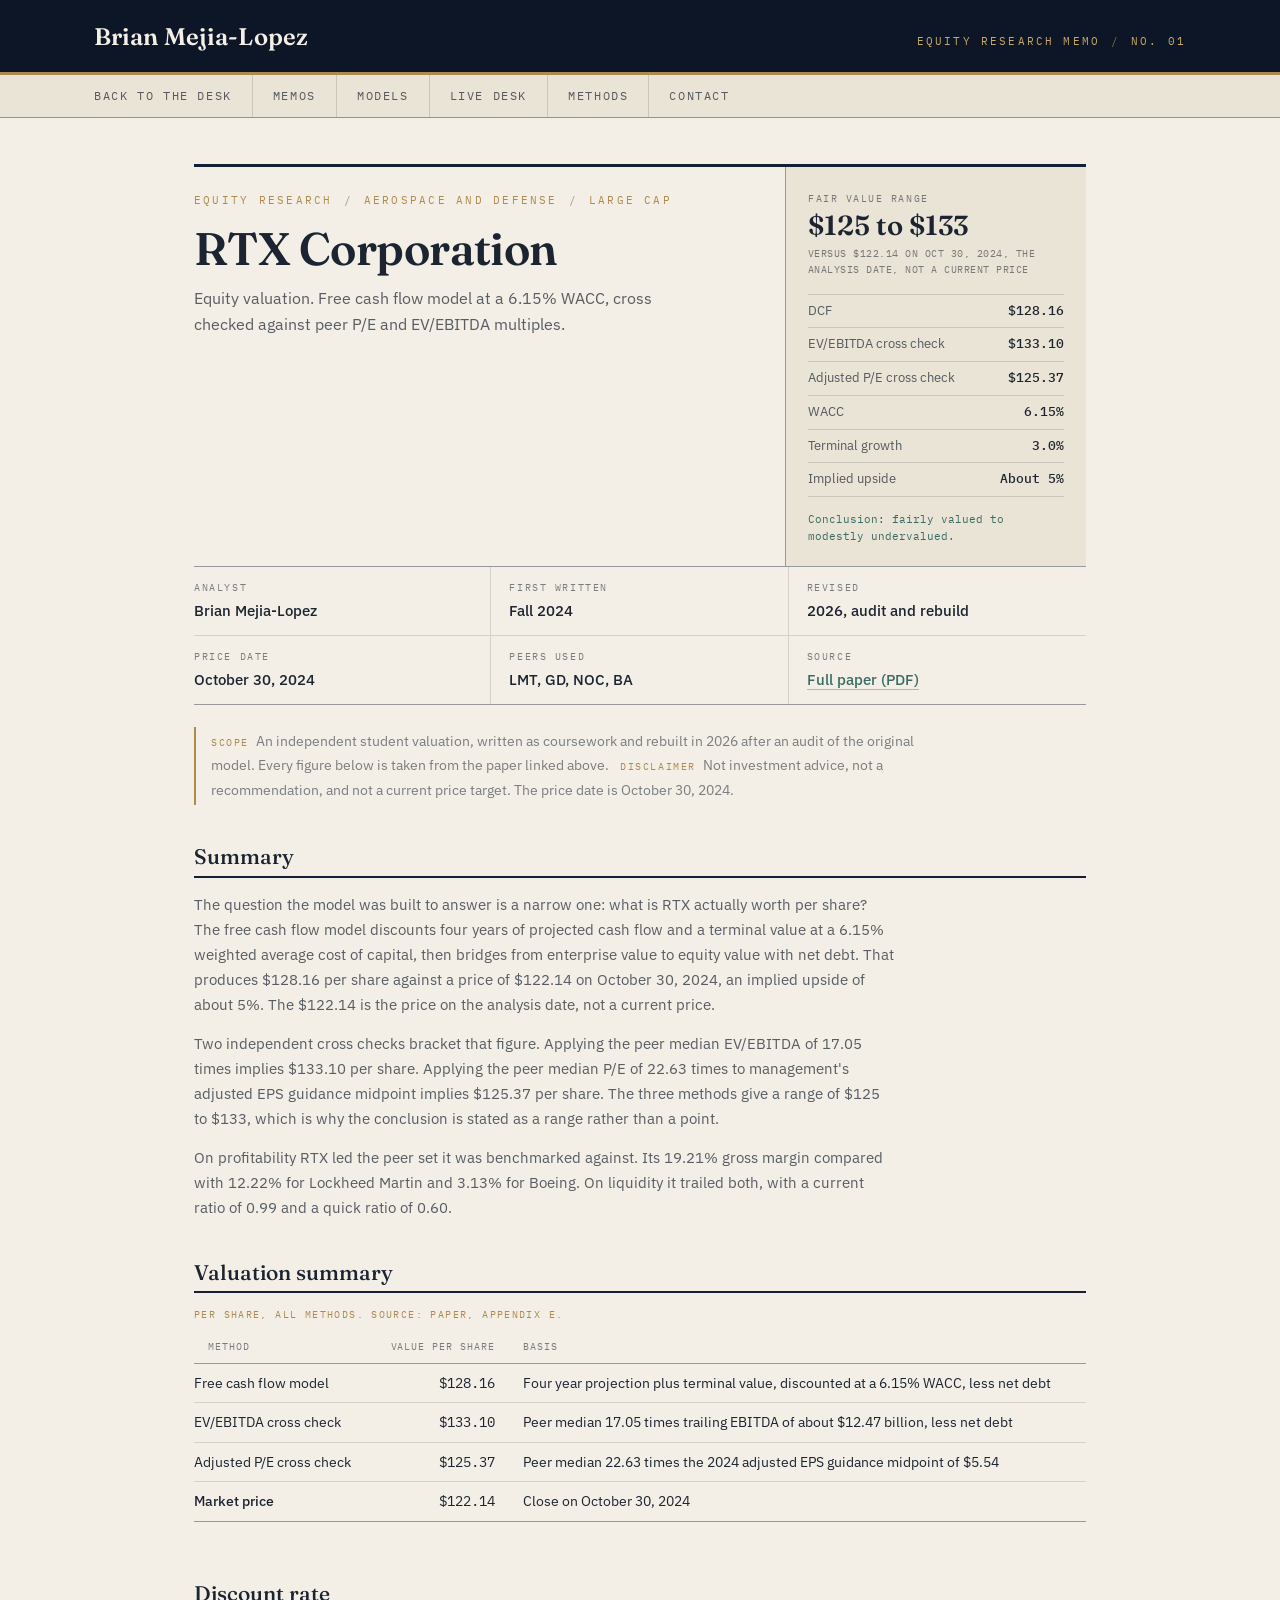
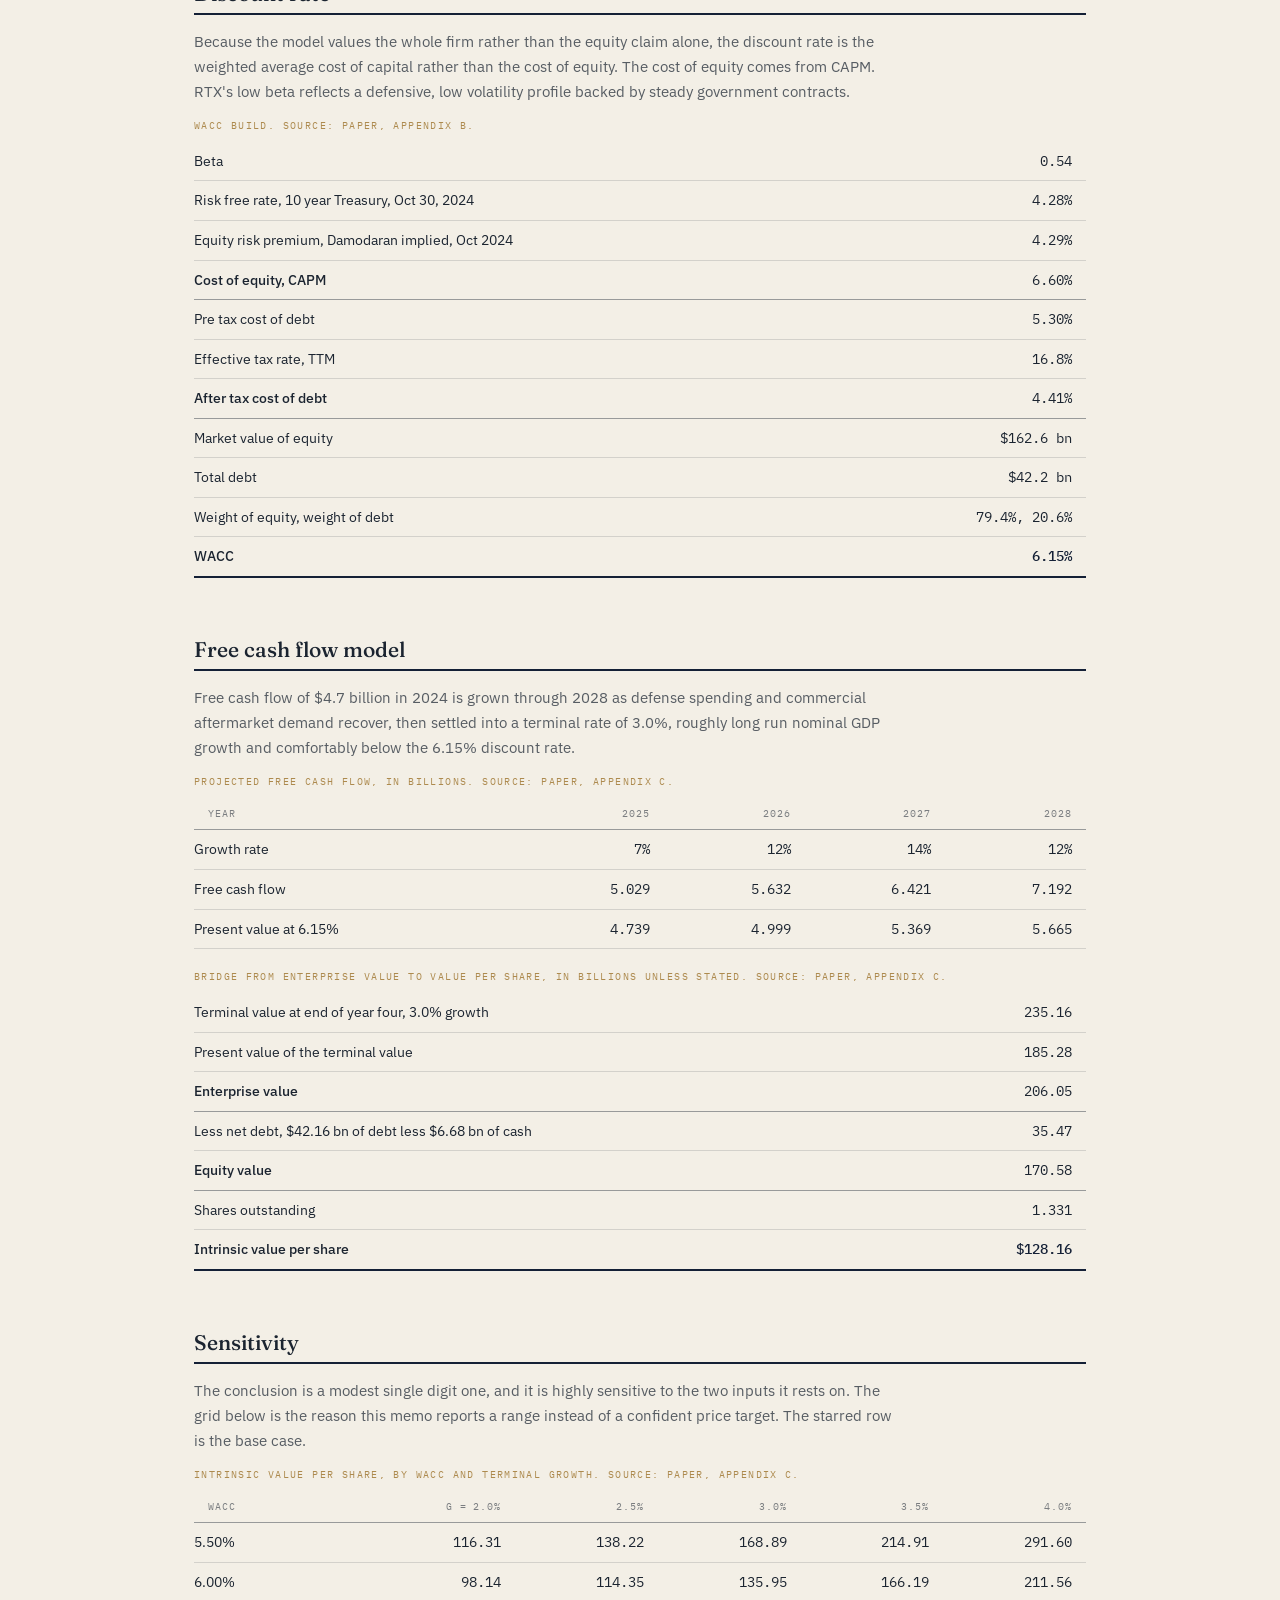
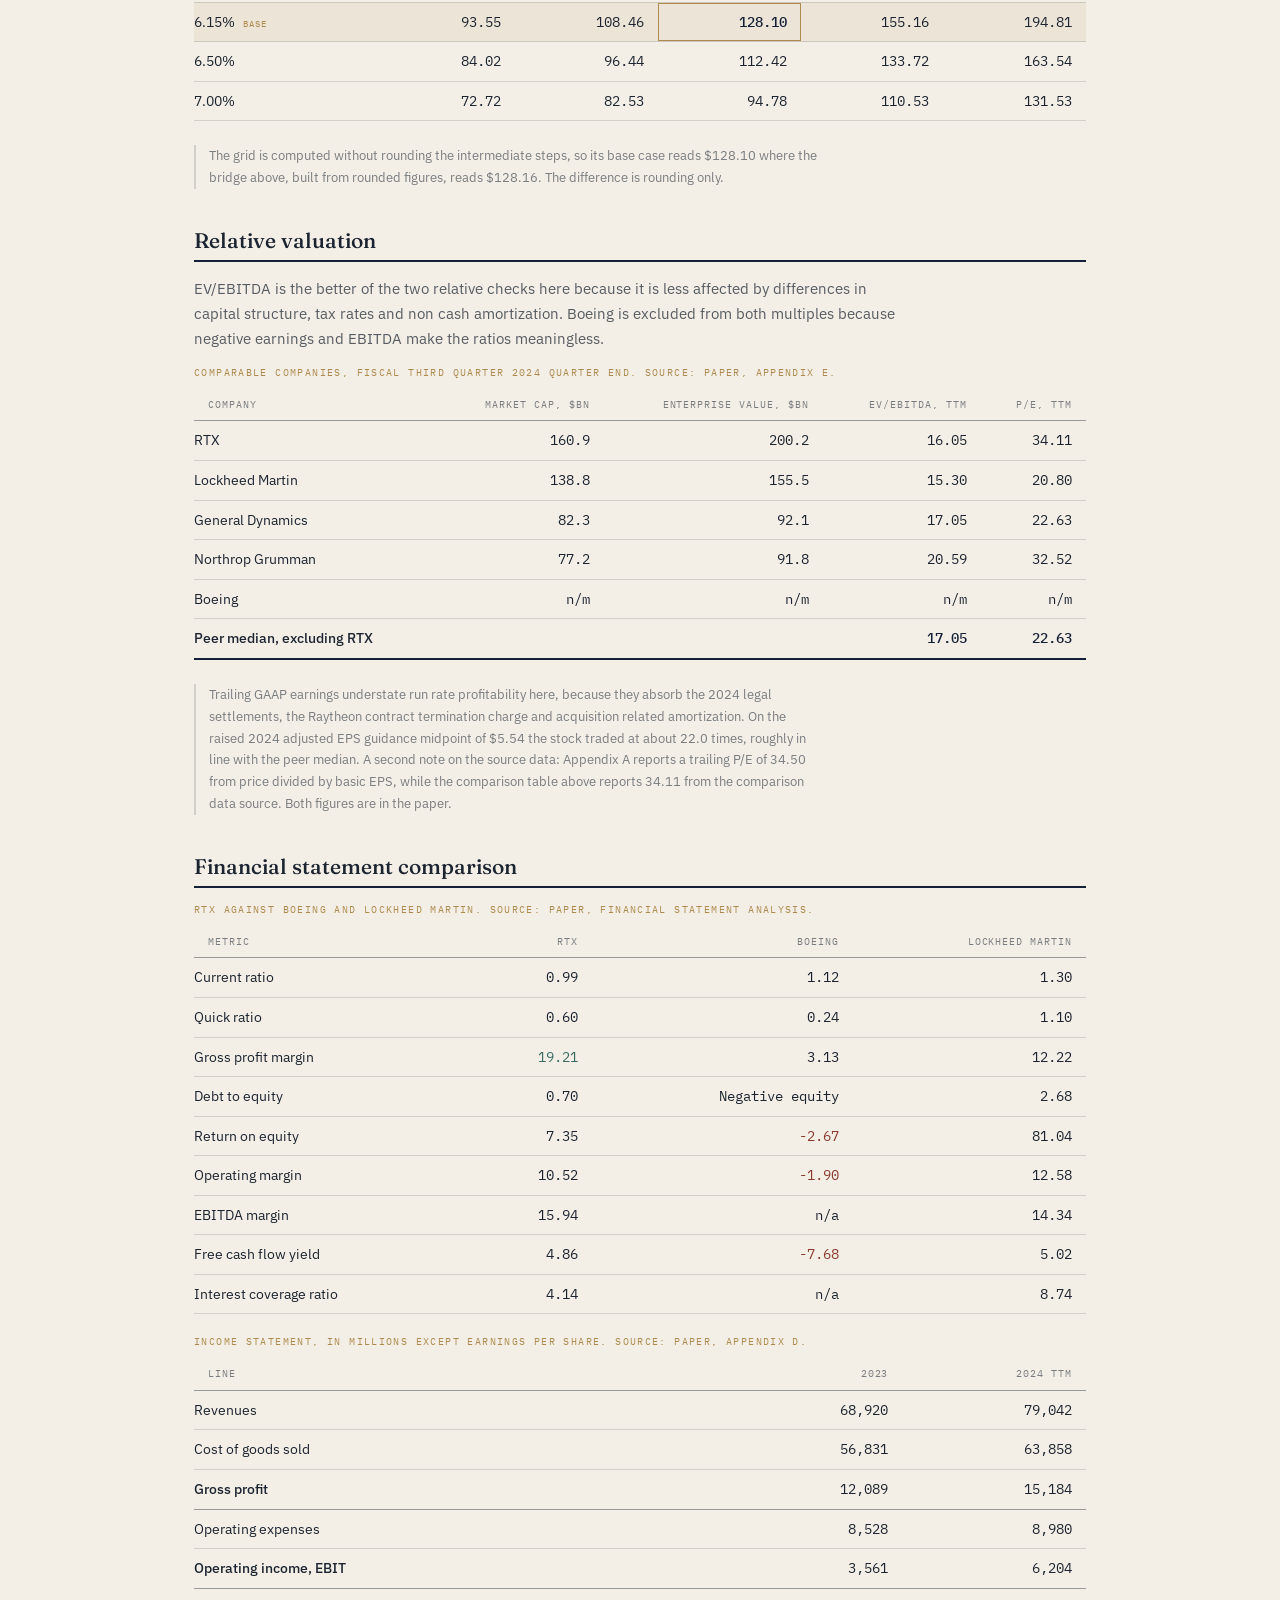
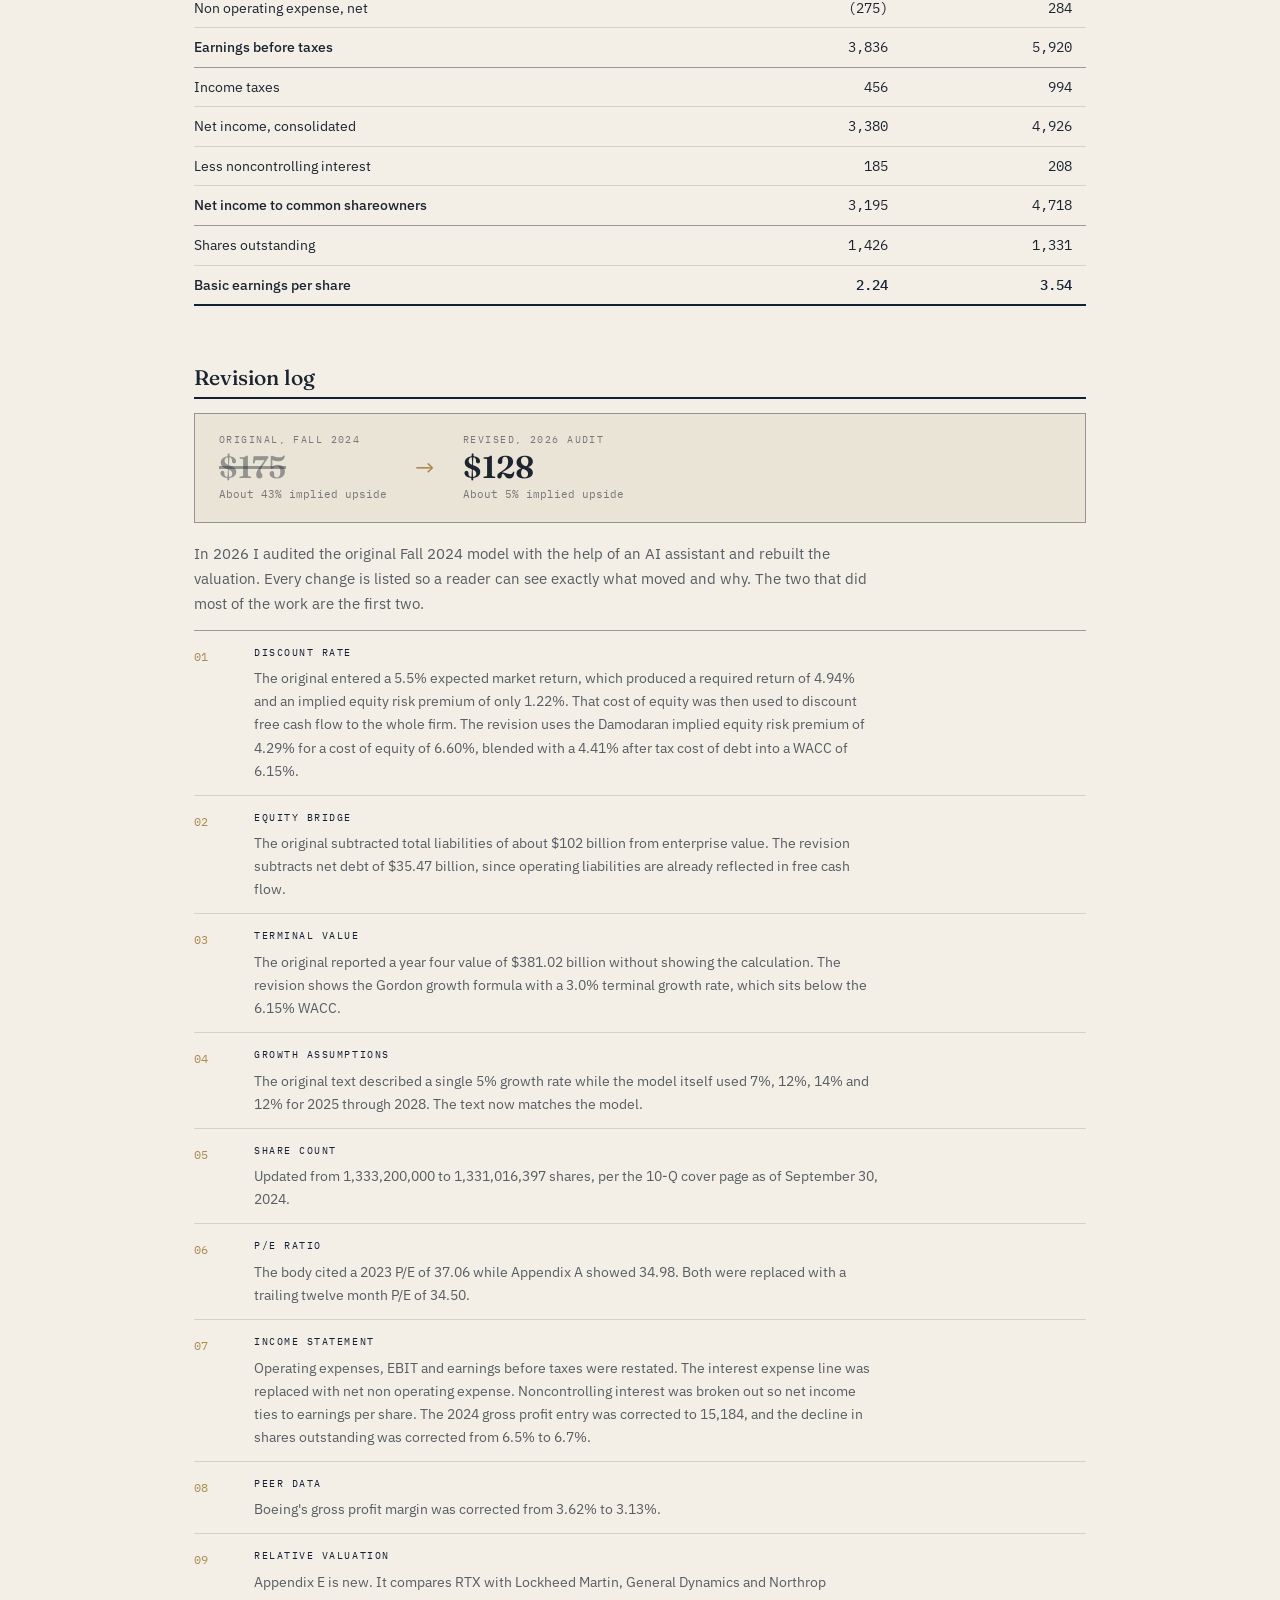
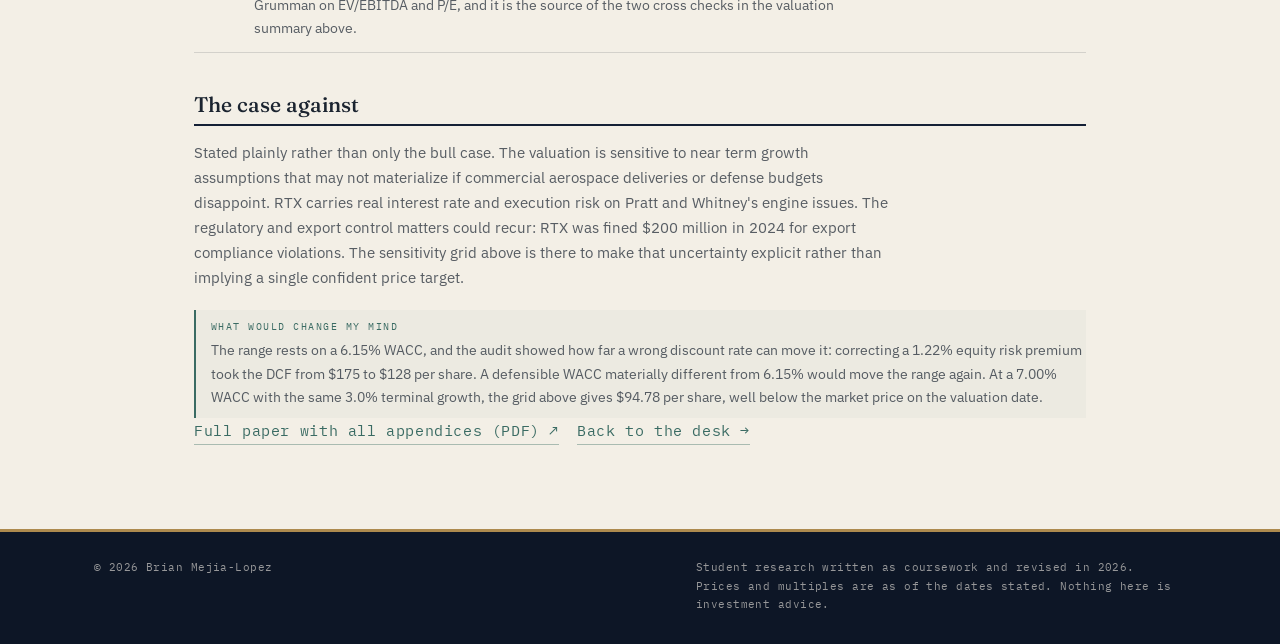
==== commit acf0b68d: "Separate version tags from stat values, remove housing model, label backtest - Stat panels: version " ====
--- a/memos/rtx.html
+++ b/memos/rtx.html
@@ -19,7 +19,7 @@
 <link rel="preconnect" href="https://fonts.googleapis.com">
 <link rel="preconnect" href="https://fonts.gstatic.com" crossorigin>
 <link href="https://fonts.googleapis.com/css2?family=Fraunces:opsz,wght@9..144,400;9..144,500;9..144,600&family=IBM+Plex+Sans:wght@400;500;600&family=IBM+Plex+Mono:wght@400;500&display=swap" rel="stylesheet">
-<link rel="stylesheet" href="../style.css">
+<link rel="stylesheet" href="../style.css?v=20261127">
 </head>
 <body class="memo-page">
 
@@ -56,7 +56,7 @@
     <aside class="ratebox doc-rate">
       <p class="rate-k">Fair value range</p>
       <p class="rate-v">$125 to $133</p>
-      <p class="rate-n">Versus $122.14 on Oct 30, 2024</p>
+      <p class="rate-n">Versus $122.14 on Oct 30, 2024, the analysis date, not a current price</p>
       <dl class="rate-rows">
         <div><dt>DCF</dt><dd>$128.16</dd></div>
         <div><dt>EV/EBITDA cross check</dt><dd>$133.10</dd></div>
@@ -86,7 +86,7 @@
   <!-- SUMMARY -->
   <section class="doc-sec">
     <h2 class="doc-h2">Summary</h2>
-    <p>The question the model was built to answer is a narrow one: what is RTX actually worth per share? The free cash flow model discounts four years of projected cash flow and a terminal value at a 6.15% weighted average cost of capital, then bridges from enterprise value to equity value with net debt. That produces $128.16 per share against a price of $122.14 on October 30, 2024, an implied upside of about 5%.</p>
+    <p>The question the model was built to answer is a narrow one: what is RTX actually worth per share? The free cash flow model discounts four years of projected cash flow and a terminal value at a 6.15% weighted average cost of capital, then bridges from enterprise value to equity value with net debt. That produces $128.16 per share against a price of $122.14 on October 30, 2024, an implied upside of about 5%. The $122.14 is the price on the analysis date, not a current price.</p>
     <p>Two independent cross checks bracket that figure. Applying the peer median EV/EBITDA of 17.05 times implies $133.10 per share. Applying the peer median P/E of 22.63 times to management's adjusted EPS guidance midpoint implies $125.37 per share. The three methods give a range of $125 to $133, which is why the conclusion is stated as a range rather than a point.</p>
     <p>On profitability RTX led the peer set it was benchmarked against. Its 19.21% gross margin compared with 12.22% for Lockheed Martin and 3.13% for Boeing. On liquidity it trailed both, with a current ratio of 0.99 and a quick ratio of 0.60.</p>
   </section>
--- a/style.css
+++ b/style.css
@@ -17,6 +17,12 @@
   --brick: #8C3A2E;
   --slate: #6B7A86;
   --plum: #6E5B8A;
+  /* Chart series for the portfolio card. Checked with a color blindness validator on --card; keep the order. */
+  --chart-1: #2a78d6;
+  --chart-2: #eb6834;
+  --chart-3: #1baf7a;
+  --chart-4: #eda100;
+  --chart-5: #e87ba4;
 
   --ink-70: rgba(27, 36, 48, 0.72);
   --ink-55: rgba(27, 36, 48, 0.56);
@@ -31,6 +37,7 @@
 
   --wrap: 1180px;
   --pad: 44px;
+  --tabpad: 20px;
 }
 
 * { box-sizing: border-box; }
@@ -85,12 +92,11 @@
   * { animation: none !important; transition: none !important; }
 }
 
-.reveal {
-  opacity: 0;
-  transform: translateY(18px);
-  transition: opacity 0.6s ease, transform 0.6s ease;
-}
-.reveal.is-visible { opacity: 1; transform: translateY(0); }
+/* Content appears at once. The .reveal class and the observer that sets
+   .is-visible are still in index.html, because one of the card scripts adds
+   .is-visible itself and its comment refers to it, but neither one moves
+   anything now: nothing fades or slides in on scroll. */
+.reveal, .reveal.is-visible { opacity: 1; transform: none; transition: none; }
 
 /* ============================================
    MASTHEAD AND SECTION NAV
@@ -137,6 +143,12 @@
   border-bottom: 1px solid var(--rule);
 }
 
+/* The bar gives back the first tab's own left padding, so the first label
+   still lines up with the headline and the masthead name while every tab keeps
+   symmetric padding. Without this the active tab's background sits flush
+   against its first letter and reads as clipped. */
+.deskbar .wrap { padding-left: calc(var(--pad) - var(--tabpad)); }
+
 .deskbar-in {
   display: flex;
   overflow-x: auto;
@@ -153,18 +165,33 @@
   text-transform: uppercase;
   text-decoration: none;
   color: var(--ink-70);
-  padding: 12px 20px 11px;
+  padding: 12px var(--tabpad) 11px;
   border-right: 1px solid var(--line);
   box-shadow: inset 0 -3px 0 transparent;
   transition: color 0.15s ease, box-shadow 0.15s ease;
   white-space: nowrap;
 }
-.deskbar a:first-child { padding-left: 0; }
 .deskbar a:last-child { border-right: none; }
 .deskbar a:hover {
   color: var(--navy);
   box-shadow: inset 0 -3px 0 var(--brass);
 }
+.deskbar a[aria-current="page"] {
+  color: var(--navy);
+  font-weight: 500;
+  background: var(--card);
+  box-shadow: inset 0 -3px 0 var(--brass);
+}
+.deskbar a.subtab { color: var(--teal); }
+
+/* ============================================
+   VIEWS
+   One section on screen at a time. The hiding rule only applies once the
+   script at the bottom of index.html has added .js-views, so with
+   JavaScript off every section stays visible and reachable.
+   ============================================ */
+.js-views main > .view { display: none; }
+.js-views main > .view.is-open { display: block; }
 
 /* ============================================
    SHARED SECTION FURNITURE
@@ -197,7 +224,41 @@
   max-width: 58ch;
   font-size: 1.04rem;
   color: var(--ink-70);
-  margin: 0 0 32px;
+  margin: 0 0 26px;
+}
+
+.lede-top {
+  display: grid;
+  grid-template-columns: minmax(0, 1fr) 260px;
+  gap: 44px;
+  align-items: start;
+  margin: 0 0 30px;
+}
+.lede-text { min-width: 0; }
+
+.hero-side { margin: 0; }
+.hero-photo {
+  border: 1px solid var(--rule);
+  background: var(--paper-dim);
+  padding: 7px;
+}
+.hero-photo img {
+  display: block;
+  width: 100%;
+  height: auto;
+  aspect-ratio: 4 / 5;
+  object-fit: cover;
+  object-position: 50% 22%;
+  filter: saturate(0.94);
+}
+.hero-photo-cap {
+  font-family: var(--mono);
+  font-size: 0.62rem;
+  letter-spacing: 0.12em;
+  text-transform: uppercase;
+  color: var(--ink-55);
+  margin: 9px 0 0;
+  text-align: right;
 }
 
 .sechd {
@@ -516,6 +577,17 @@
   line-height: 1;
   color: var(--navy);
 }
+/* Version tag sits on its own line under the value so "v1" never reads as part of the number. */
+.sp-ver {
+  align-self: flex-start;
+  font-family: var(--mono);
+  font-size: 0.55rem;
+  letter-spacing: 0.12em;
+  text-transform: uppercase;
+  color: var(--ink-55);
+  border: 1px solid var(--line);
+  padding: 1px 5px;
+}
 
 .project-figs {
   display: grid;
@@ -529,22 +601,6 @@
   display: block;
   border: 1px solid var(--line);
   background: #fff;
-}
-
-.coursework-line {
-  margin: 30px 0 0;
-  padding: 14px 0 0;
-  border-top: 1px solid var(--line);
-  font-size: 0.88rem;
-  color: var(--ink-70);
-}
-.coursework-label {
-  font-family: var(--mono);
-  font-size: 0.6rem;
-  letter-spacing: 0.16em;
-  text-transform: uppercase;
-  color: var(--brass);
-  margin-right: 10px;
 }
 
 /* ============================================
@@ -960,6 +1016,31 @@
   padding-bottom: 6px;
   border-bottom: 1px solid var(--line);
 }
+
+/* Reference prose folds away so the Live Desk opens short. Everything is one
+   click from view and nothing that carries an as of date or a disclaimer is
+   ever folded. */
+.paper-fold > summary {
+  cursor: pointer;
+  list-style: none;
+  display: flex;
+  align-items: baseline;
+  justify-content: space-between;
+  gap: 12px;
+}
+.paper-fold > summary::-webkit-details-marker { display: none; }
+.paper-fold > summary::after {
+  content: "Show";
+  font-family: var(--mono);
+  font-size: 0.6rem;
+  letter-spacing: 0.14em;
+  text-transform: uppercase;
+  color: var(--teal);
+  white-space: nowrap;
+}
+.paper-fold[open] > summary::after { content: "Hide"; }
+.paper-fold > summary:hover { color: var(--navy); }
+.paper-fold[open] > summary { margin-bottom: 12px; }
 .paper-note { font-size: 0.86rem; line-height: 1.62; color: var(--ink-70); margin: 0 0 10px; max-width: 86ch; }
 .paper-note:last-child { margin-bottom: 0; }
 .paper-note strong { font-weight: 500; color: var(--ink); }
@@ -1195,59 +1276,88 @@
 .video-frame-inner iframe { position: absolute; inset: 0; width: 100%; height: 100%; border: 0; }
 .video-caption { font-family: var(--mono); font-size: 0.66rem; color: var(--ink-55); margin: 8px 0 0; }
 
-.bridge-grid {
+/* Written introduction */
+.intro-body { max-width: 72ch; }
+.intro-body p { font-size: 0.97rem; line-height: 1.72; margin: 0 0 15px; color: var(--ink-70); }
+.intro-body p:last-child { margin-bottom: 0; }
+.intro-lead {
+  font-family: var(--display);
+  font-size: 1.22rem !important;
+  font-weight: 400;
+  line-height: 1.42 !important;
+  color: var(--ink) !important;
+  margin-bottom: 20px !important;
+}
+
+/* The Bridge. One row per job: what it was, what it drilled, and the thing on
+   this site that shows it. Every claim has somewhere to point. */
+.bridge-table { border-top: 2px solid var(--navy); }
+
+.bridge-head {
   display: grid;
-  grid-template-columns: 1fr 200px 1fr;
+  grid-template-columns: 1fr 1fr 1.25fr;
   gap: 0;
-  border: 1px solid var(--rule);
+  border-bottom: 1px solid var(--rule);
+  background: var(--paper-dim);
+}
+.bridge-head span {
+  font-family: var(--mono);
+  font-size: 0.6rem;
+  letter-spacing: 0.15em;
+  text-transform: uppercase;
+  color: var(--ink-55);
+  padding: 9px 20px 10px;
+  border-right: 1px solid var(--line);
+}
+.bridge-head span:last-child { border-right: none; }
+
+.bridge-row {
+  display: grid;
+  grid-template-columns: 1fr 1fr 1.25fr;
+  gap: 0;
+  border-bottom: 1px solid var(--rule);
   background: var(--card);
 }
-.ledger { padding: 22px 24px 24px; min-width: 0; }
-.ledger-future { border-left: 1px solid var(--line); }
-.ledger h3 {
+.bridge-row > div {
+  padding: 18px 20px 20px;
+  border-right: 1px solid var(--line);
+  min-width: 0;
+}
+.bridge-row > div:last-child { border-right: none; }
+.bridge-proof { background: rgba(58, 107, 99, 0.045); }
+
+.br-title { font-size: 0.95rem; font-weight: 500; line-height: 1.3; margin: 0 0 3px; }
+.br-when {
   font-family: var(--mono);
   font-size: 0.62rem;
-  letter-spacing: 0.16em;
+  letter-spacing: 0.1em;
   text-transform: uppercase;
   color: var(--brass);
-  margin: 0 0 14px;
-  font-weight: 400;
-}
-.ledger-list { list-style: none; margin: 0; padding: 0; }
-.ledger-list li { padding: 10px 0; border-bottom: 1px solid var(--line); }
-.ledger-list li:last-child { border-bottom: none; }
-.lline { display: block; font-size: 0.92rem; font-weight: 500; line-height: 1.35; margin-bottom: 3px; }
-.ldetail { display: block; font-size: 0.8rem; color: var(--ink-55); line-height: 1.5; }
-
-.bridge-span {
-  background: var(--paper-dim);
-  border-left: 1px solid var(--line);
-  padding: 22px 18px;
+  margin: 0 0 10px;
+}
+.br-what, .bridge-skill p, .bridge-proof p {
+  font-size: 0.86rem;
+  line-height: 1.6;
+  color: var(--ink-70);
+  margin: 0;
+}
+.bridge-skill p { color: var(--ink); }
+
+.br-links {
   display: flex;
-  flex-direction: column;
-  justify-content: center;
-  gap: 12px;
-}
-.bridge-connector-label {
-  font-family: var(--mono);
-  font-size: 0.6rem;
-  letter-spacing: 0.16em;
-  text-transform: uppercase;
-  color: var(--ink-55);
-  text-align: center;
-  margin: 0;
-}
-.bridge-deck { display: flex; flex-direction: column; gap: 8px; }
-.deck-item {
-  font-family: var(--mono);
-  font-size: 0.68rem;
-  line-height: 1.4;
-  text-align: center;
+  flex-wrap: wrap;
+  gap: 6px 14px;
+  margin: 12px 0 0 !important;
+  font-family: var(--mono);
+  font-size: 0.66rem;
+}
+.br-links a {
   color: var(--teal);
-  border: 1px solid rgba(58, 107, 99, 0.3);
-  background: rgba(58, 107, 99, 0.07);
-  padding: 7px 8px;
-}
+  text-decoration: none;
+  border-bottom: 1px solid rgba(58, 107, 99, 0.4);
+}
+.br-links a::after { content: " \2192"; }
+.br-links a:hover { border-bottom-color: var(--teal); }
 
 .resume-card {
   display: flex;
@@ -1471,11 +1581,10 @@
   .memo-main { border-right: none; border-bottom: 1px solid var(--rule); }
   .note-top { grid-template-columns: 1fr; }
   .note-title-block { border-right: none; border-bottom: 1px solid var(--rule); padding-right: 0; }
-  .bridge-grid { grid-template-columns: 1fr; }
-  .bridge-span { border-left: none; border-top: 1px solid var(--line); border-bottom: 1px solid var(--line); }
-  .bridge-deck { flex-direction: row; flex-wrap: wrap; justify-content: center; }
-  .deck-item { flex: 1 1 160px; }
-  .ledger-future { border-left: none; }
+  .bridge-head { display: none; }
+  .bridge-row { grid-template-columns: 1fr; }
+  .bridge-row > div { border-right: none; border-bottom: 1px solid var(--line); }
+  .bridge-row > div:last-child { border-bottom: none; }
   .note-body { grid-template-columns: 1fr; }
   .energy-grid { grid-template-columns: repeat(2, 1fr); }
   .paper-tiers { grid-template-columns: 1fr; }
@@ -1483,6 +1592,16 @@
   .paper-tier:last-child { border-bottom: none; }
   .vol-cards { grid-template-columns: 1fr; }
   .vol-cards .paper-tier:nth-child(-n + 2) { border-bottom: 1px solid var(--line); }
+}
+
+@media (max-width: 860px) {
+  .lede-top { grid-template-columns: minmax(0, 1fr) 200px; gap: 28px; }
+}
+
+@media (max-width: 680px) {
+  .lede-top { grid-template-columns: 1fr; gap: 24px; }
+  .hero-side { max-width: 230px; }
+  .hero-photo-cap { text-align: left; }
 }
 
 @media (max-width: 760px) {
@@ -1510,7 +1629,7 @@
 }
 
 @media (max-width: 560px) {
-  :root { --pad: 20px; }
+  :root { --pad: 20px; --tabpad: 14px; }
   body { font-size: 16px; }
   section { padding-bottom: 54px; }
   .lede-sec { padding-top: 36px; }
@@ -1521,7 +1640,7 @@
   .feedindex li:nth-child(3n) { border-right: 1px solid var(--line); }
   .feedindex li:nth-child(2n) { border-right: none; }
   .feedindex li:nth-last-child(-n + 2) { border-bottom: none; }
-  .memo-main, .model-head, .model-body, .ticker-item, .energy, .deskpart, .note-post, .ledger, .runbox {
+  .memo-main, .model-head, .model-body, .ticker-item, .energy, .deskpart, .note-post, .bridge-row > div, .runbox {
     padding-left: 18px;
     padding-right: 18px;
   }
@@ -1531,7 +1650,7 @@
   .vol-row { grid-template-columns: 64px 54px minmax(40px, 1fr); gap: 8px; }
   .vol-cov { grid-template-columns: 86px minmax(50px, 1fr) 50px; gap: 9px; }
   .methodlist li { grid-template-columns: 34px minmax(0, 1fr); gap: 0 12px; }
-  .deskbar a { padding: 11px 14px 10px; font-size: 0.68rem; }
+  .deskbar a { padding: 11px var(--tabpad) 10px; font-size: 0.68rem; }
   .rate-v { font-size: 1.5rem; }
   .footer-in { flex-direction: column; }
 }
@@ -1543,6 +1662,12 @@
   :root { --paper: #fff; --card: #fff; --paper-dim: #f4f1ea; }
   body { background: #fff; color: #000; font-size: 10.5pt; line-height: 1.45; }
   .deskbar, .skiplink, .lede-cta, .contact-links, .video-frame, .resume-preview, .run-code { display: none !important; }
+  /* Printing gives the whole page, not just the view that happens to be open. */
+  .js-views main > .view { display: block !important; }
+  .js-views main > .view[hidden] { display: none !important; }
+  .paper-fold > summary::after { content: ""; }
+  .lede-top { grid-template-columns: 1fr 150px; gap: 24px; }
+  .hero-photo { padding: 3px; }
   .mast { background: #fff; color: #000; border-bottom: 2px solid #000; }
   .mast-name { color: #000; }
   .mast-tag { color: #444; }
@@ -1550,7 +1675,7 @@
   .site-footer a { color: #000; }
   .reveal { opacity: 1 !important; transform: none !important; }
   section { padding-bottom: 20pt; }
-  .memo, .model, .energy, .deskpart, .ticker-row, .bridge-grid, .note-post, .resume-card {
+  .memo, .model, .energy, .deskpart, .ticker-row, .bridge-row, .note-post, .resume-card {
     border: 1px solid #999;
     break-inside: avoid;
   }
@@ -1569,7 +1694,8 @@
   .note-title-block { border-right: 1px solid #999; }
   .doc-h1 { font-size: 22pt; }
   .doc-sub { font-size: 10pt; }
-  .doc-h2 { font-size: 13pt; border-bottom: 1.5pt solid #000; }
+  .doc-h2 { font-size: 13pt; border-bottom: 1.5pt solid #000; break-after: avoid; page-break-after: avoid; }
+  .doc-table caption, .paper-h, .sechd { break-after: avoid; page-break-after: avoid; }
   .doc-sec { margin-top: 16pt; }
   .doc-sec > p, .revlist li p:not(.rev-h) { font-size: 9.5pt; }
   .doc-table { font-size: 8.5pt; page-break-inside: avoid; break-inside: avoid; }
@@ -1587,3 +1713,53 @@
   .memo-page .site-footer { padding: 10pt 0 0; }
   .paper-scroll { overflow: visible; }
 }
+/* ============================================
+   PROJECTS: portfolio card, v2 parts (filled from data/portfolio/results.json)
+   Series colors are --chart-1 to --chart-5 (validated for color blindness on --card, fixed order).
+   ============================================ */
+#portfolio { min-width: 0; } /* grid item: lets the wide tables scroll inside the card instead of widening it */
+#portfolio .pf-question { font-family: var(--display); font-size: 1.12rem; line-height: 1.45; margin-bottom: 10px; }
+.pf-answer { margin: 12px 0 4px; padding: 14px 16px; border-left: 3px solid var(--teal); background: var(--paper); }
+#portfolio .pf-answer p { font-size: 0.93rem; margin: 0 0 8px; }
+#portfolio .pf-answer p:last-child { margin-bottom: 0; }
+#portfolio .pf-small { font-size: 0.85rem; color: var(--ink-70); margin-top: 8px; }
+.pf-v2 { margin-top: 20px; padding-top: 14px; border-top: 1px solid var(--line); min-width: 0; }
+.pf-v2 summary { cursor: pointer; font-family: var(--mono); font-size: 0.85rem; color: var(--teal); }
+.pf-v2 h4 { font-family: var(--display); font-weight: 500; font-size: 1.05rem; margin: 24px 0 8px; }
+#portfolio .pf-asof { font-family: var(--mono); font-size: 0.78rem; color: var(--teal); margin-top: 12px; }
+.pf-scroll { overflow-x: auto; max-width: 100%; border: 1px solid var(--line); background: var(--paper); }
+.pf-narrow { max-width: 420px; }
+.pf-table { border-collapse: collapse; width: 100%; font-family: var(--mono); font-size: 0.74rem; white-space: nowrap; }
+.pf-table th, .pf-table td { padding: 7px 10px; text-align: right; border-bottom: 1px solid var(--line); }
+.pf-table th:first-child, .pf-table td:first-child { text-align: left; }
+.pf-table thead th { font-weight: 500; font-size: 0.72rem; letter-spacing: 0.04em; text-transform: uppercase; color: var(--ink-70); white-space: normal; vertical-align: bottom; min-width: 64px; }
+.pf-table tbody tr:last-child td { border-bottom: none; }
+.pf-table tr.pf-base td { font-weight: 600; }
+.pf-table tr.pf-sep td { border-top: 2px solid var(--line); }
+.pf-chart { position: relative; min-width: 0; }
+.pf-chart svg { display: block; max-width: 100%; touch-action: pan-y; }
+.pf-chart .grid { stroke: var(--line); stroke-width: 1; }
+.pf-chart .zero { stroke: var(--rule); stroke-width: 1; }
+.pf-chart .ax { font-family: var(--mono); font-size: 11px; fill: var(--ink-70); }
+.pf-chart .ln { fill: none; stroke-width: 2; stroke-linejoin: round; }
+.pf-chart .xh { stroke: var(--rule); stroke-width: 1; }
+.pf-chart .dot { stroke: var(--card); stroke-width: 2; }
+.pf-tip { position: absolute; top: 4px; pointer-events: none; padding: 6px 9px; background: var(--paper); border: 1px solid var(--line); font-family: var(--mono); font-size: 0.72rem; line-height: 1.55; white-space: nowrap; color: var(--ink); }
+.pf-tip[hidden] { display: none; }
+.pf-sw { display: inline-block; width: 14px; height: 3px; margin-right: 6px; vertical-align: middle; }
+.pf-legend { list-style: none; margin: 10px 0 0; padding: 0; display: flex; flex-wrap: wrap; gap: 6px 18px; font-family: var(--mono); font-size: 0.74rem; color: var(--ink); }
+.pf-list { margin: 6px 0 0; padding-left: 18px; font-size: 0.9rem; line-height: 1.55; }
+.pf-list li { margin-bottom: 6px; }
+.pf-links { display: flex; flex-wrap: wrap; gap: 8px 20px; }
+.pf-c1 { stroke: var(--chart-1); fill: var(--chart-1); background: var(--chart-1); }
+.pf-c2 { stroke: var(--chart-2); fill: var(--chart-2); background: var(--chart-2); }
+.pf-c3 { stroke: var(--chart-3); fill: var(--chart-3); background: var(--chart-3); }
+.pf-c4 { stroke: var(--chart-4); fill: var(--chart-4); background: var(--chart-4); }
+.pf-c5 { stroke: var(--chart-5); fill: var(--chart-5); background: var(--chart-5); }
+.pf-chart .ln.pf-c1 { stroke-width: 2.5; }
+@media (max-width: 560px) {
+  .pf-answer { padding: 12px 12px; }
+}
+@media print {
+  .pf-scroll { overflow: visible; }
+}
